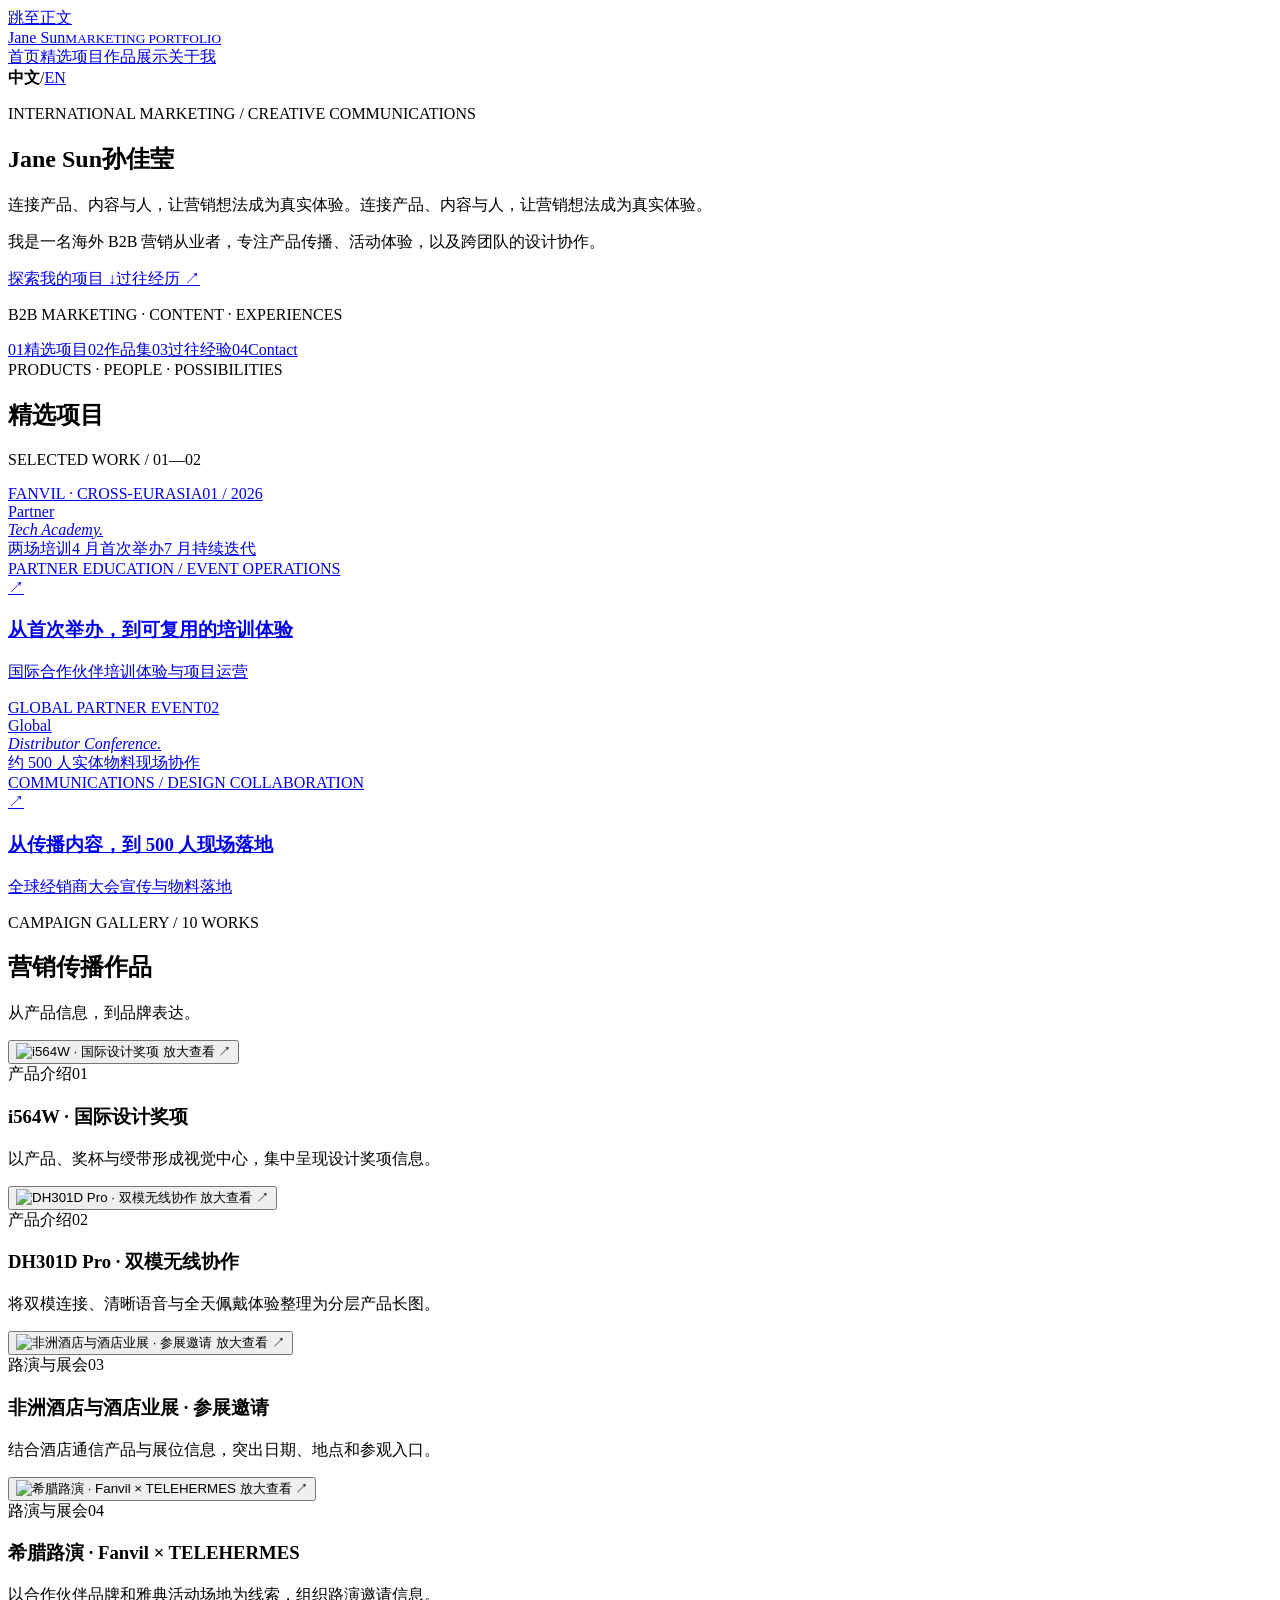
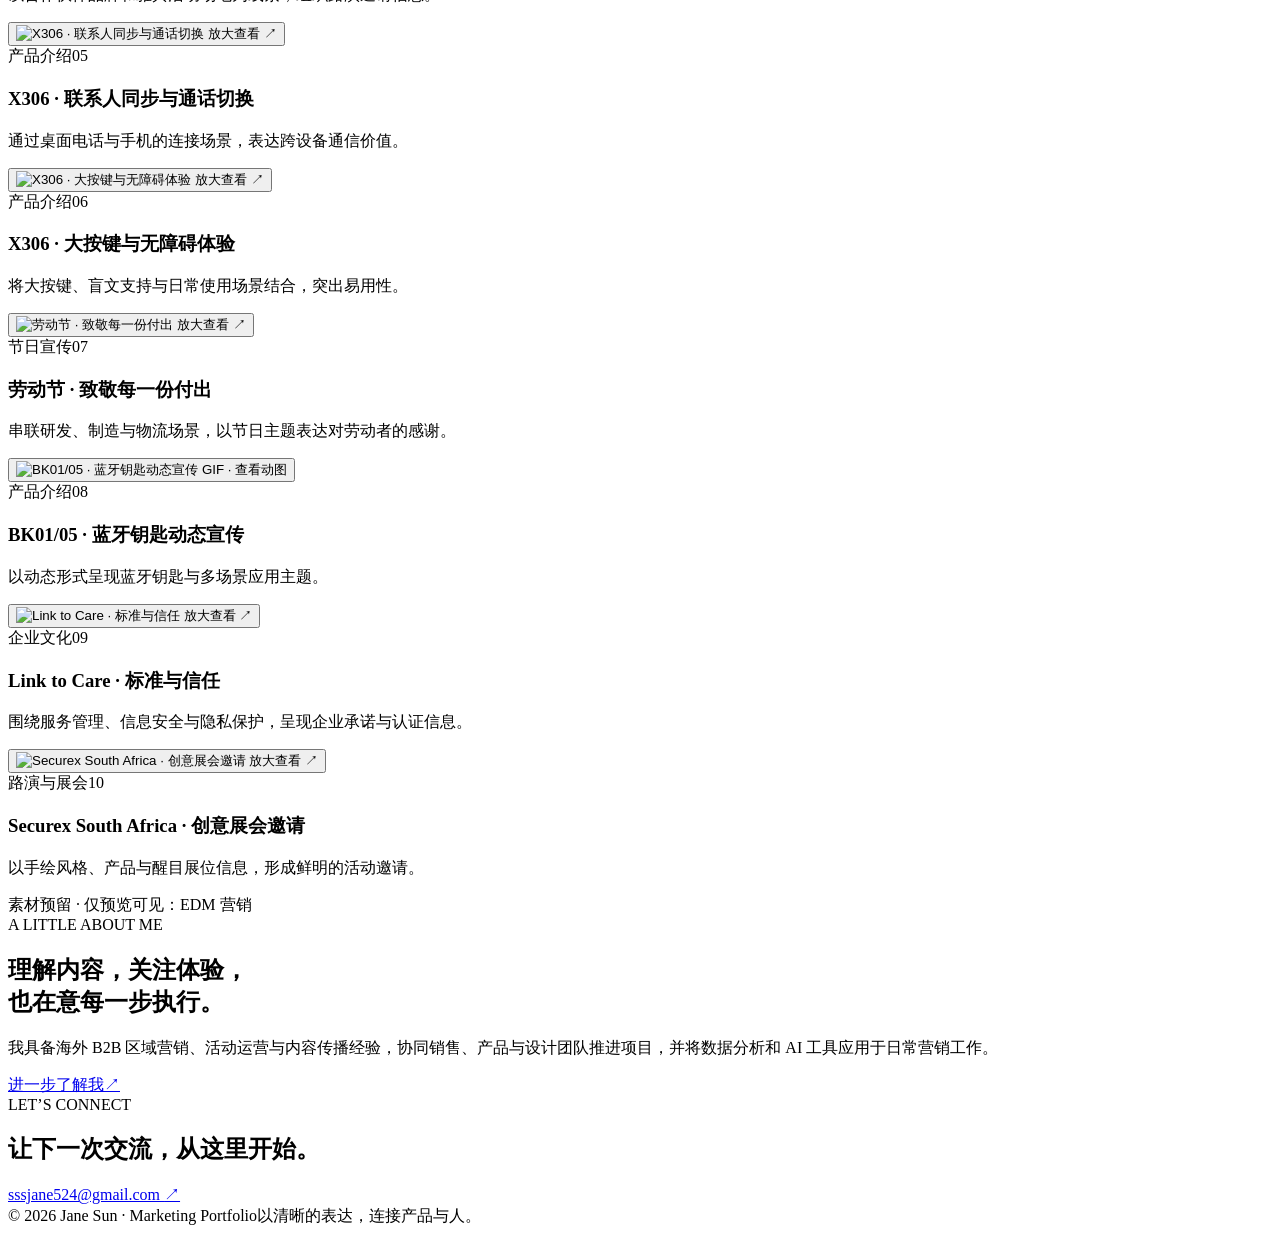
==== index.html @ 0fbc8ccc "Publish bilingual marketing portfolio" ====
<!doctype html><html lang="zh-CN"><head><meta charset="utf-8"><meta name="viewport" content="width=device-width,initial-scale=1"><title>Marketing Portfolio · 孙佳莹</title><meta name="description" content="孙佳莹的营销作品集：B2B 国际营销、活动项目与内容传播。"><link rel="alternate" hreflang="zh-CN" href="./zh/"><link rel="alternate" hreflang="en" href="./en/"><link rel="icon" href="data:image/svg+xml,%3Csvg xmlns='http://www.w3.org/2000/svg' viewBox='0 0 40 40'%3E%3Crect width='40' height='40' rx='6' fill='%23526f88'/%3E%3Ctext x='20' y='28' text-anchor='middle' font-family='Georgia' font-size='27' fill='%23f7f7f2'%3EJ%3C/text%3E%3C/svg%3E"><link rel="stylesheet" href="./assets/style.css"><link rel="stylesheet" href="./assets/gallery.css"><link rel="stylesheet" href="./assets/intro.css"><script src="./assets/intro.js" defer></script><script src="./assets/site.js" defer></script></head><body><a class="skip" href="#main">跳至正文</a><header class="header"><div class="wrap nav"><a class="brand" href="./zh/">Jane Sun<small>MARKETING PORTFOLIO</small></a><nav class="nav-links" aria-label="主导航"><a href="./zh/" aria-current="page">首页</a><a href="./zh/#projects">精选项目</a><a href="./zh/#posters">作品展示</a><a href="./zh/about/" >关于我</a><div class="language"><b>中文</b><span>/</span><a class="language-switch" href="./en/" lang="en" aria-label="Switch to English">EN</a></div></nav></div></header><main class="wrap" id="main"><section class="intro-scene intro-home" aria-label="自我介绍"><div class="intro-copy"><p class="intro-kicker">INTERNATIONAL MARKETING / CREATIVE COMMUNICATIONS</p><h1>Jane Sun<span>孙佳莹</span></h1><div class="type-intro"><span class="sr-only">连接产品、内容与人，让营销想法成为真实体验。</span><span class="typed-copy" aria-hidden="true" data-text="连接产品、内容与人，让营销想法成为真实体验。">连接产品、内容与人，让营销想法成为真实体验。</span><span class="type-caret" aria-hidden="true"></span></div><p class="intro-detail">我是一名海外 B2B 营销从业者，专注产品传播、活动体验，以及跨团队的设计协作。</p><div class="intro-cta"><a class="intro-primary" href="./zh/#projects">探索我的项目 <span aria-hidden="true">↓</span></a><a href="./zh/about/#career">过往经历 <span aria-hidden="true">↗</span></a></div><p class="intro-footnote">B2B MARKETING <span>·</span> CONTENT <span>·</span> EXPERIENCES</p></div><div class="orb-scene"><div class="orb-drift"><div class="orb-aura" aria-hidden="true"></div><div class="orb-core" aria-hidden="true"><i></i><b></b></div><div class="orb-path" aria-hidden="true"></div><nav class="orb-nav" aria-label="探索作品集"><a class="orb-link orb-north" href="./zh/#projects"><span class="orb-index">01</span>精选项目<span class="orb-dot" aria-hidden="true"></span></a><a class="orb-link orb-east" href="./zh/#posters"><span class="orb-index">02</span>作品集<span class="orb-dot" aria-hidden="true"></span></a><a class="orb-link orb-south" href="./zh/about/#career"><span class="orb-index">03</span>过往经验<span class="orb-dot" aria-hidden="true"></span></a><a class="orb-link orb-west" href="#contact"><span class="orb-index">04</span>Contact<span class="orb-dot" aria-hidden="true"></span></a></nav><span class="orb-signature" aria-hidden="true">PRODUCTS · PEOPLE · POSSIBILITIES</span></div></div></section><section class="section" id="projects"><div class="section-heading"><h2>精选项目</h2><p>SELECTED WORK / 01—02</p></div><div class="project-grid"><a class="project" href="./zh/academy/"><div class="project-cover"><div class="cover-top"><span>FANVIL · CROSS-EURASIA</span><span>01 / 2026</span></div><div class="cover-title">Partner<br><i>Tech Academy.</i></div><div class="cover-bottom"><span>两场培训</span><span>4 月首次举办</span><span>7 月持续迭代</span></div></div><div class="project-info"><div class="type">PARTNER EDUCATION / EVENT OPERATIONS</div><span class="arrow" aria-hidden="true">↗</span><h3>从首次举办，到可复用的培训体验</h3><p>国际合作伙伴培训体验与项目运营</p></div></a><a class="project" href="./zh/conference/"><div class="project-cover"><div class="cover-top"><span>GLOBAL PARTNER EVENT</span><span>02</span></div><div class="cover-title">Global<br><i>Distributor Conference.</i></div><div class="cover-bottom"><span>约 500 人</span><span>实体物料</span><span>现场协作</span></div></div><div class="project-info"><div class="type">COMMUNICATIONS / DESIGN COLLABORATION</div><span class="arrow" aria-hidden="true">↗</span><h3>从传播内容，到 500 人现场落地</h3><p>全球经销商大会宣传与物料落地</p></div></a></div></section><section class="section poster-section" id="posters" aria-labelledby="posters-heading">
 <div class="section-heading"><div><div class="eyebrow">CAMPAIGN GALLERY / 10 WORKS</div><h2 id="posters-heading">营销传播作品</h2></div><p>从产品信息，到品牌表达。</p></div>
 <div class="poster-filters" role="group" aria-label="按作品类型筛选" hidden>
 <button type="button" data-category="all" aria-pressed="true">全部作品<span>10</span></button>
 <button type="button" data-category="product" aria-pressed="false">产品介绍<span>5</span></button><button type="button" data-category="events" aria-pressed="false">路演与展会<span>3</span></button><button type="button" data-category="holiday" aria-pressed="false">节日宣传<span>1</span></button><button type="button" data-category="culture" aria-pressed="false">企业文化<span>1</span></button></div>
 <p class="sr-only poster-status" role="status" aria-live="polite"></p>
 <div class="poster-grid">
 <article class="poster-card" data-category="product">
 <button type="button" class="zoom poster-image" aria-label="放大查看：i564W · 国际设计奖项" data-full="./assets/posters/i564w-awards-full.webp" data-title="i564W · 国际设计奖项" data-caption="以产品、奖杯与绶带形成视觉中心，集中呈现设计奖项信息。" >
 <img src="./assets/posters/i564w-awards.webp" alt="i564W · 国际设计奖项" width="2048" height="1003" loading="lazy" decoding="async">
 <span class="poster-open" aria-hidden="true">放大查看 ↗</span></button>
 <div class="poster-meta"><span>产品介绍</span><span>01</span></div>
 <h3>i564W · 国际设计奖项</h3><p>以产品、奖杯与绶带形成视觉中心，集中呈现设计奖项信息。</p></article><article class="poster-card" data-category="product">
 <button type="button" class="zoom poster-image" aria-label="放大查看：DH301D Pro · 双模无线协作" data-full="./assets/posters/dh301d-pro-full.webp" data-title="DH301D Pro · 双模无线协作" data-caption="将双模连接、清晰语音与全天佩戴体验整理为分层产品长图。" >
 <img src="./assets/posters/dh301d-pro.webp" alt="DH301D Pro · 双模无线协作" width="1280" height="2104" loading="lazy" decoding="async">
 <span class="poster-open" aria-hidden="true">放大查看 ↗</span></button>
 <div class="poster-meta"><span>产品介绍</span><span>02</span></div>
 <h3>DH301D Pro · 双模无线协作</h3><p>将双模连接、清晰语音与全天佩戴体验整理为分层产品长图。</p></article><article class="poster-card" data-category="events">
 <button type="button" class="zoom poster-image" aria-label="放大查看：非洲酒店与酒店业展 · 参展邀请" data-full="./assets/posters/hospitality-expo-full.webp" data-title="非洲酒店与酒店业展 · 参展邀请" data-caption="结合酒店通信产品与展位信息，突出日期、地点和参观入口。" >
 <img src="./assets/posters/hospitality-expo.webp" alt="非洲酒店与酒店业展 · 参展邀请" width="1280" height="1720" loading="lazy" decoding="async">
 <span class="poster-open" aria-hidden="true">放大查看 ↗</span></button>
 <div class="poster-meta"><span>路演与展会</span><span>03</span></div>
 <h3>非洲酒店与酒店业展 · 参展邀请</h3><p>结合酒店通信产品与展位信息，突出日期、地点和参观入口。</p></article><article class="poster-card" data-category="events">
 <button type="button" class="zoom poster-image" aria-label="放大查看：希腊路演 · Fanvil × TELEHERMES" data-full="./assets/posters/greece-roadshow-full.webp" data-title="希腊路演 · Fanvil × TELEHERMES" data-caption="以合作伙伴品牌和雅典活动场地为线索，组织路演邀请信息。" >
 <img src="./assets/posters/greece-roadshow.webp" alt="希腊路演 · Fanvil × TELEHERMES" width="1055" height="1491" loading="lazy" decoding="async">
 <span class="poster-open" aria-hidden="true">放大查看 ↗</span></button>
 <div class="poster-meta"><span>路演与展会</span><span>04</span></div>
 <h3>希腊路演 · Fanvil × TELEHERMES</h3><p>以合作伙伴品牌和雅典活动场地为线索，组织路演邀请信息。</p></article><article class="poster-card" data-category="product">
 <button type="button" class="zoom poster-image" aria-label="放大查看：X306 · 联系人同步与通话切换" data-full="./assets/posters/x306-connectivity-full.webp" data-title="X306 · 联系人同步与通话切换" data-caption="通过桌面电话与手机的连接场景，表达跨设备通信价值。" >
 <img src="./assets/posters/x306-connectivity.webp" alt="X306 · 联系人同步与通话切换" width="1080" height="1486" loading="lazy" decoding="async">
 <span class="poster-open" aria-hidden="true">放大查看 ↗</span></button>
 <div class="poster-meta"><span>产品介绍</span><span>05</span></div>
 <h3>X306 · 联系人同步与通话切换</h3><p>通过桌面电话与手机的连接场景，表达跨设备通信价值。</p></article><article class="poster-card" data-category="product">
 <button type="button" class="zoom poster-image" aria-label="放大查看：X306 · 大按键与无障碍体验" data-full="./assets/posters/x306-accessibility-full.webp" data-title="X306 · 大按键与无障碍体验" data-caption="将大按键、盲文支持与日常使用场景结合，突出易用性。" >
 <img src="./assets/posters/x306-accessibility.webp" alt="X306 · 大按键与无障碍体验" width="1080" height="1486" loading="lazy" decoding="async">
 <span class="poster-open" aria-hidden="true">放大查看 ↗</span></button>
 <div class="poster-meta"><span>产品介绍</span><span>06</span></div>
 <h3>X306 · 大按键与无障碍体验</h3><p>将大按键、盲文支持与日常使用场景结合，突出易用性。</p></article><article class="poster-card" data-category="holiday">
 <button type="button" class="zoom poster-image" aria-label="放大查看：劳动节 · 致敬每一份付出" data-full="./assets/posters/labor-day-full.webp" data-title="劳动节 · 致敬每一份付出" data-caption="串联研发、制造与物流场景，以节日主题表达对劳动者的感谢。" >
 <img src="./assets/posters/labor-day.webp" alt="劳动节 · 致敬每一份付出" width="1448" height="1086" loading="lazy" decoding="async">
 <span class="poster-open" aria-hidden="true">放大查看 ↗</span></button>
 <div class="poster-meta"><span>节日宣传</span><span>07</span></div>
 <h3>劳动节 · 致敬每一份付出</h3><p>串联研发、制造与物流场景，以节日主题表达对劳动者的感谢。</p></article><article class="poster-card" data-category="product">
 <button type="button" class="zoom poster-image" aria-label="放大查看：BK01/05 · 蓝牙钥匙动态宣传" data-full="./assets/posters/bk01-bk05-full.webp" data-title="BK01/05 · 蓝牙钥匙动态宣传" data-caption="以动态形式呈现蓝牙钥匙与多场景应用主题。" data-animation="./assets/posters/bk01-bk05.gif">
 <img src="./assets/posters/bk01-bk05.webp" alt="BK01/05 · 蓝牙钥匙动态宣传" width="1920" height="1080" loading="lazy" decoding="async">
 <span class="poster-open" aria-hidden="true">GIF · 查看动图</span></button>
 <div class="poster-meta"><span>产品介绍</span><span>08</span></div>
 <h3>BK01/05 · 蓝牙钥匙动态宣传</h3><p>以动态形式呈现蓝牙钥匙与多场景应用主题。</p></article><article class="poster-card" data-category="culture">
 <button type="button" class="zoom poster-image" aria-label="放大查看：Link to Care · 标准与信任" data-full="./assets/posters/standards-trust-full.webp" data-title="Link to Care · 标准与信任" data-caption="围绕服务管理、信息安全与隐私保护，呈现企业承诺与认证信息。" >
 <img src="./assets/posters/standards-trust.webp" alt="Link to Care · 标准与信任" width="1544" height="1926" loading="lazy" decoding="async">
 <span class="poster-open" aria-hidden="true">放大查看 ↗</span></button>
 <div class="poster-meta"><span>企业文化</span><span>09</span></div>
 <h3>Link to Care · 标准与信任</h3><p>围绕服务管理、信息安全与隐私保护，呈现企业承诺与认证信息。</p></article><article class="poster-card" data-category="events">
 <button type="button" class="zoom poster-image" aria-label="放大查看：Securex South Africa · 创意展会邀请" data-full="./assets/posters/securex-full.webp" data-title="Securex South Africa · 创意展会邀请" data-caption="以手绘风格、产品与醒目展位信息，形成鲜明的活动邀请。" >
 <img src="./assets/posters/securex.webp" alt="Securex South Africa · 创意展会邀请" width="800" height="1066" loading="lazy" decoding="async">
 <span class="poster-open" aria-hidden="true">放大查看 ↗</span></button>
 <div class="poster-meta"><span>路演与展会</span><span>10</span></div>
 <h3>Securex South Africa · 创意展会邀请</h3><p>以手绘风格、产品与醒目展位信息，形成鲜明的活动邀请。</p></article></div>
 </section><aside class="preview-note">素材预留 · 仅预览可见：EDM 营销</aside><section class="section about-teaser"><div><div class="eyebrow">A LITTLE ABOUT ME</div><h2>理解内容，关注体验，<br>也在意每一步执行。</h2></div><div><p>我具备海外 B2B 区域营销、活动运营与内容传播经验，协同销售、产品与设计团队推进项目，并将数据分析和 AI 工具应用于日常营销工作。</p><a class="text-link" href="./zh/about/">进一步了解我<span aria-hidden="true">↗</span></a></div></section><section class="section intro-contact" id="contact"><div><div class="eyebrow">LET’S CONNECT</div><h2>让下一次交流，从这里开始。</h2></div><a href="mailto:sssjane524@gmail.com">sssjane524@gmail.com <span aria-hidden="true">↗</span></a></section></main><footer class="footer"><div class="wrap"><span>© 2026 Jane Sun · Marketing Portfolio</span><span>以清晰的表达，连接产品与人。</span></div></footer><dialog id="lightbox" aria-labelledby="viewer-title">
 <div class="viewer-header"><div><span class="eyebrow">作品预览</span><h2 id="viewer-title"></h2></div><button type="button" class="viewer-close" aria-label="关闭图片">✕</button></div>
 <div class="viewer-stage"><img alt=""></div>
 <div class="viewer-toolbar"><div class="viewer-paging"><button type="button" class="viewer-prev" aria-label="上一张作品">←</button><span class="viewer-count" aria-live="polite"></span><button type="button" class="viewer-next" aria-label="下一张作品">→</button></div><div class="viewer-actions"><button type="button" class="viewer-detail" aria-pressed="false">查看细节</button><button type="button" class="viewer-motion" hidden>播放动图</button></div></div>
 <p class="viewer-caption"></p></dialog></body></html>
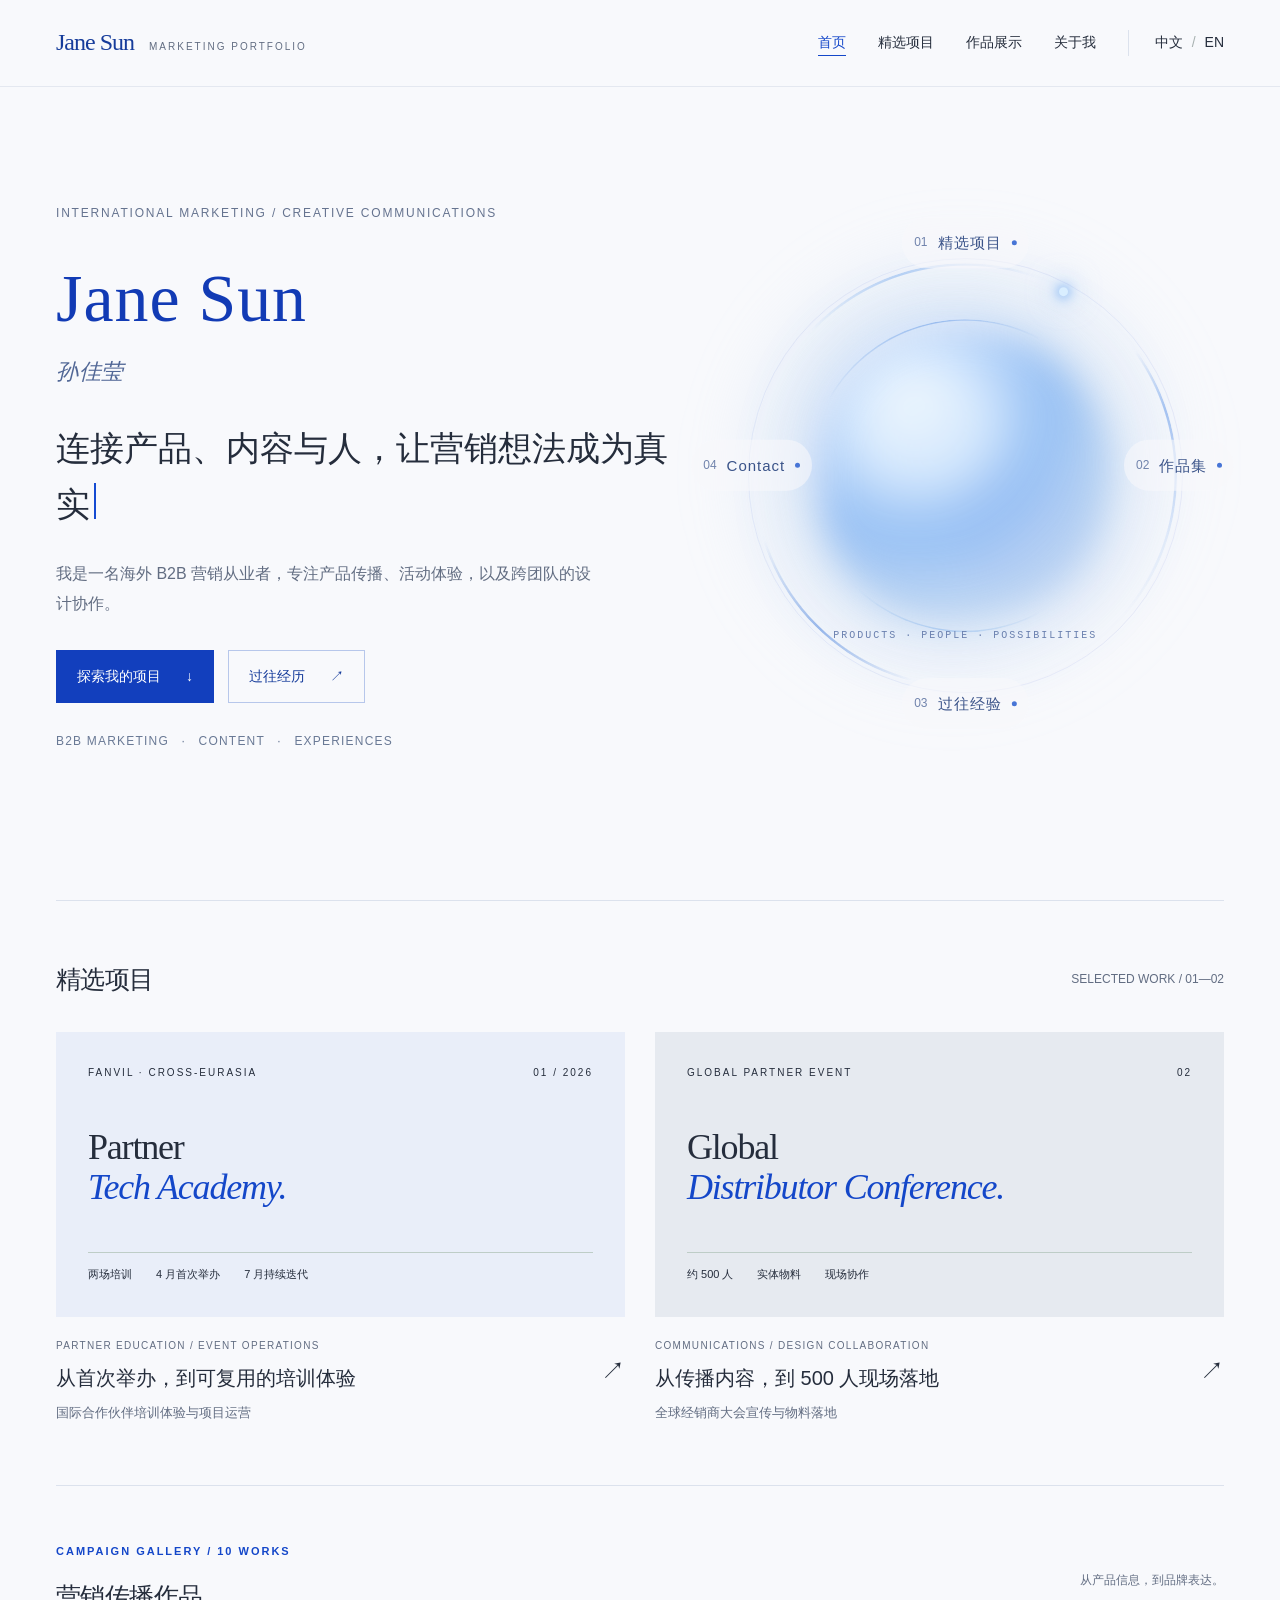
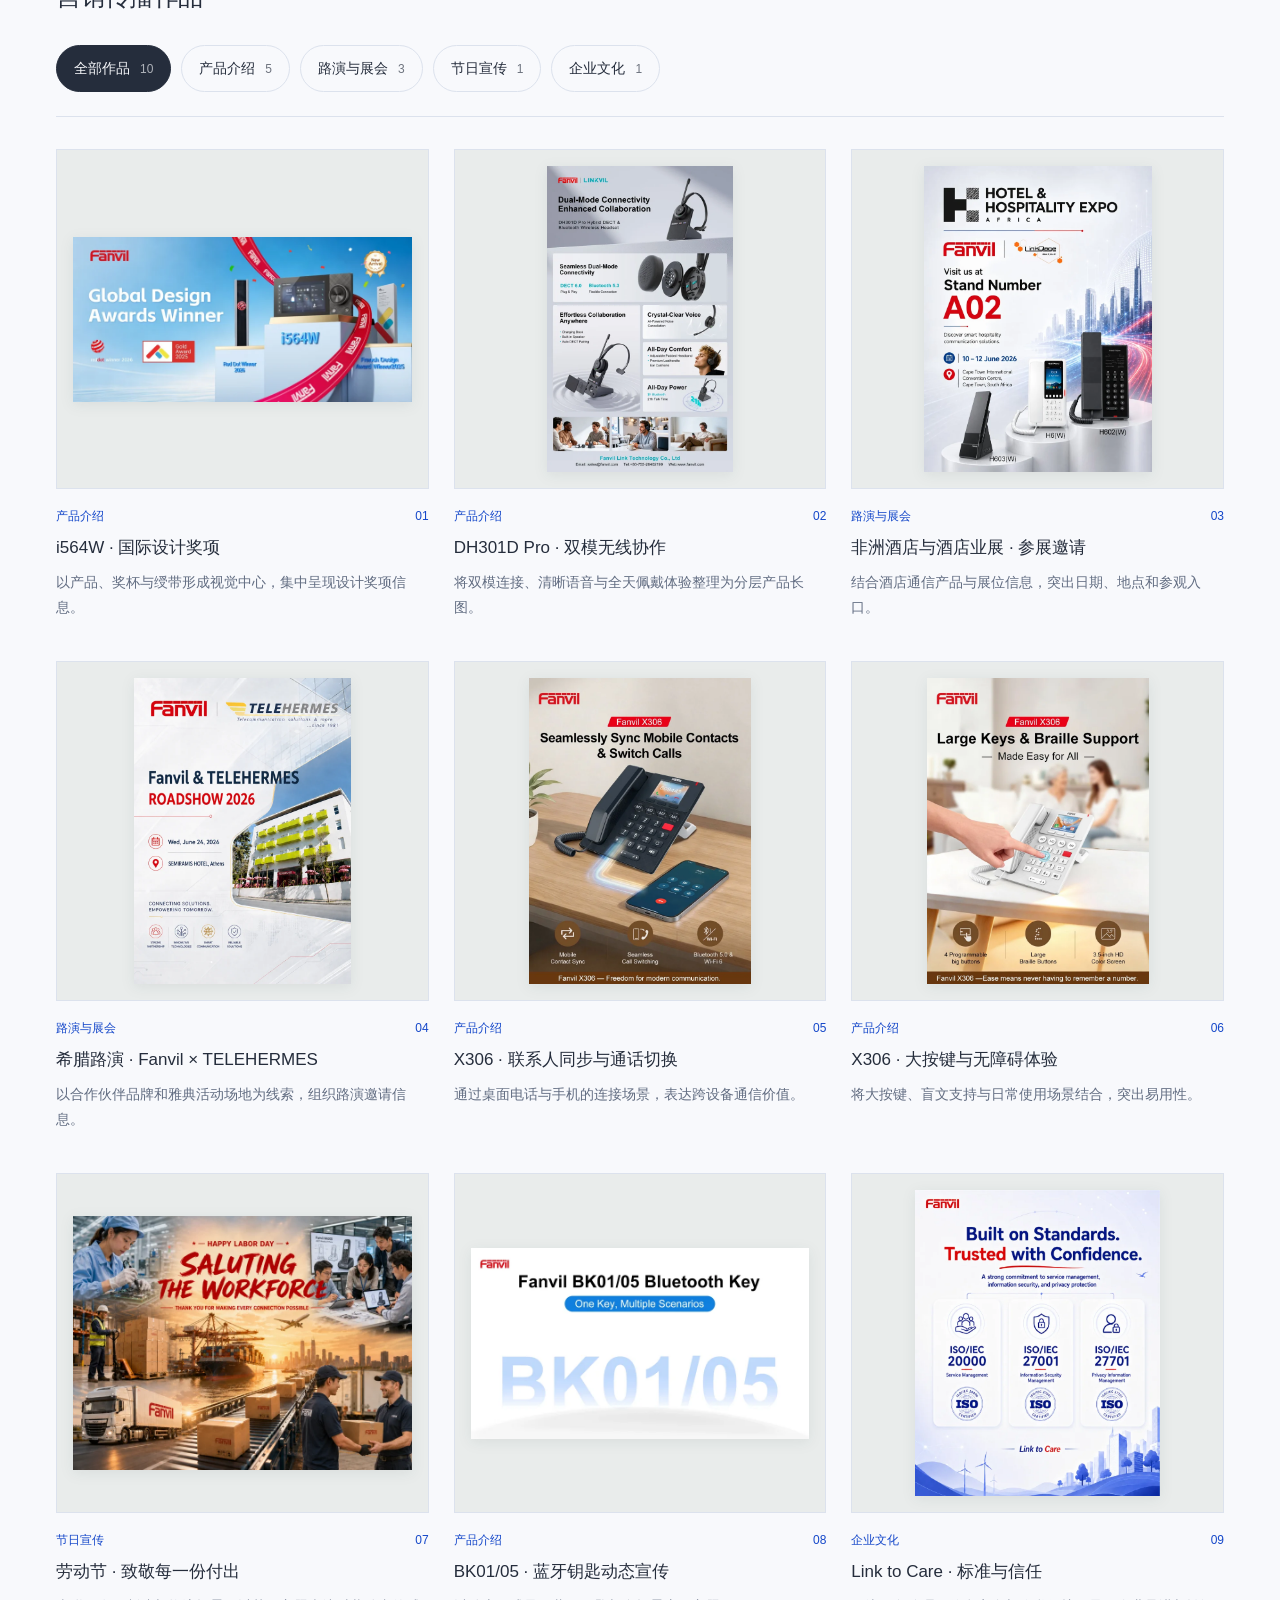
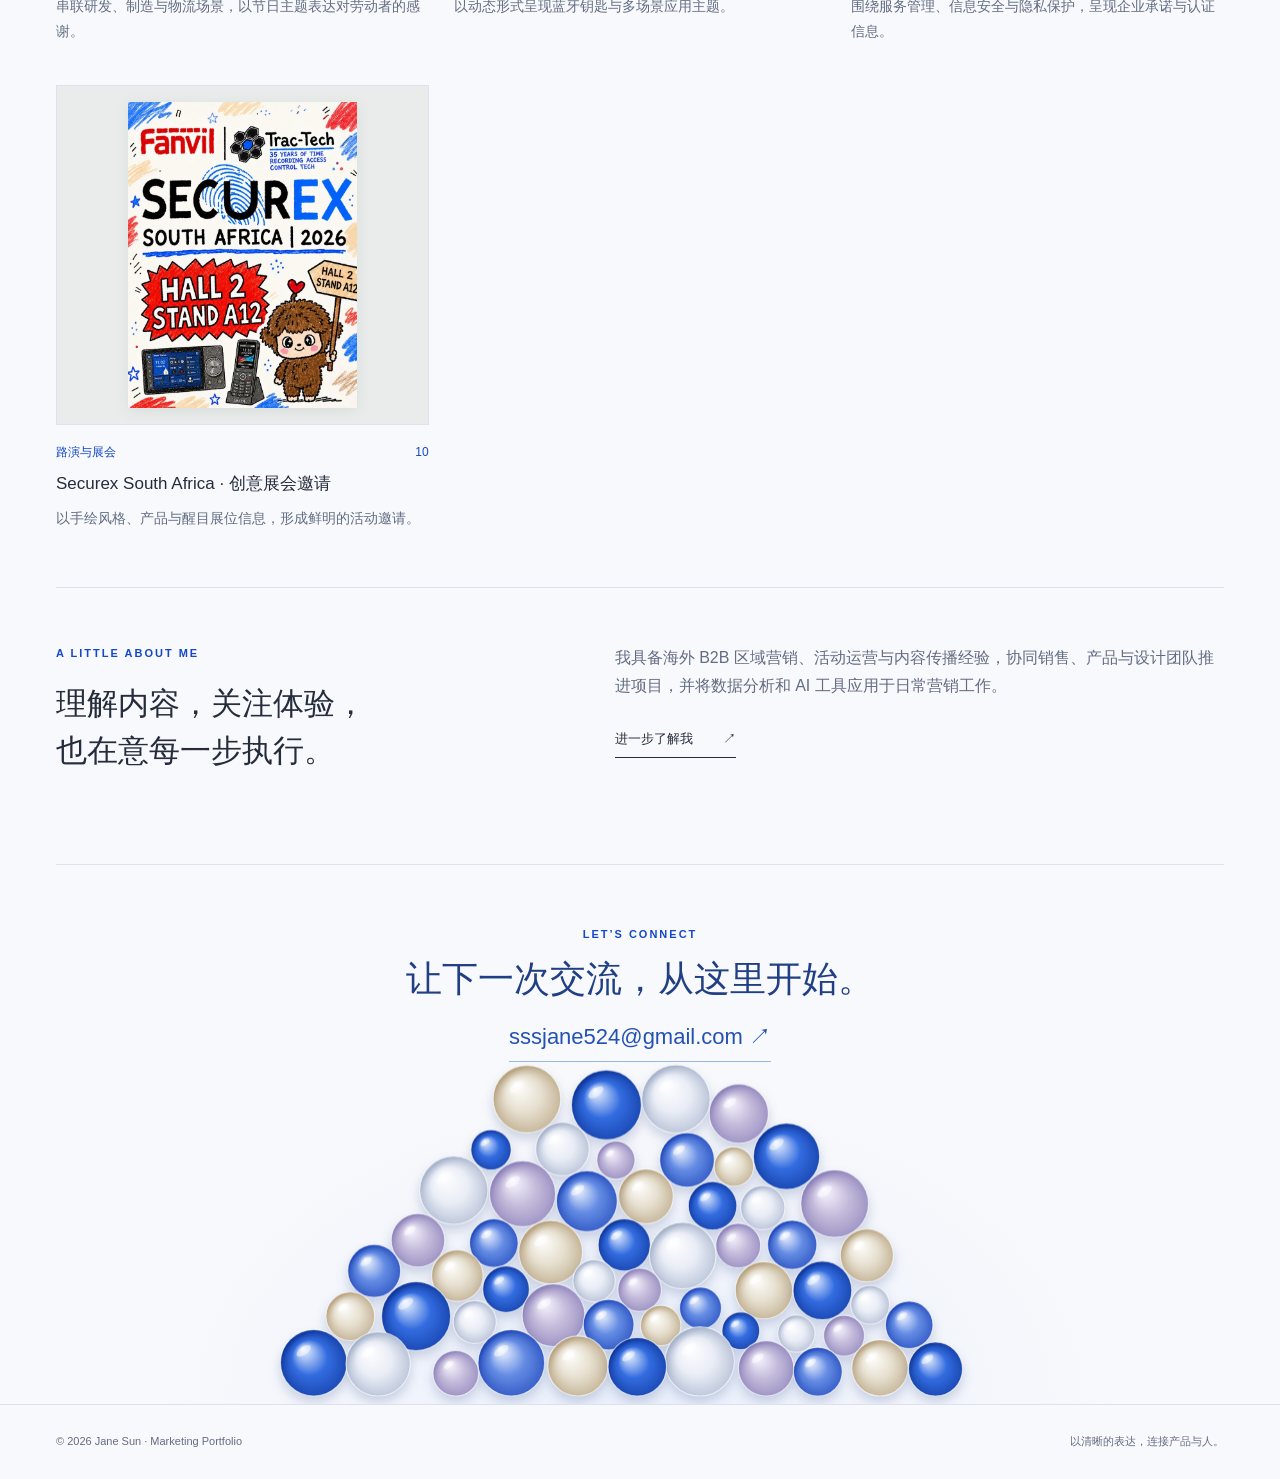
==== commit 7cb36869: "Add interactive portfolio effects" ====
--- a/index.html
+++ b/index.html
@@ -1,4 +1,4 @@
-<!doctype html><html lang="zh-CN"><head><meta charset="utf-8"><meta name="viewport" content="width=device-width,initial-scale=1"><title>Marketing Portfolio · 孙佳莹</title><meta name="description" content="孙佳莹的营销作品集：B2B 国际营销、活动项目与内容传播。"><link rel="alternate" hreflang="zh-CN" href="./zh/"><link rel="alternate" hreflang="en" href="./en/"><link rel="icon" href="data:image/svg+xml,%3Csvg xmlns='http://www.w3.org/2000/svg' viewBox='0 0 40 40'%3E%3Crect width='40' height='40' rx='6' fill='%23526f88'/%3E%3Ctext x='20' y='28' text-anchor='middle' font-family='Georgia' font-size='27' fill='%23f7f7f2'%3EJ%3C/text%3E%3C/svg%3E"><link rel="stylesheet" href="./assets/style.css"><link rel="stylesheet" href="./assets/gallery.css"><link rel="stylesheet" href="./assets/intro.css"><script src="./assets/intro.js" defer></script><script src="./assets/site.js" defer></script></head><body><a class="skip" href="#main">跳至正文</a><header class="header"><div class="wrap nav"><a class="brand" href="./zh/">Jane Sun<small>MARKETING PORTFOLIO</small></a><nav class="nav-links" aria-label="主导航"><a href="./zh/" aria-current="page">首页</a><a href="./zh/#projects">精选项目</a><a href="./zh/#posters">作品展示</a><a href="./zh/about/" >关于我</a><div class="language"><b>中文</b><span>/</span><a class="language-switch" href="./en/" lang="en" aria-label="Switch to English">EN</a></div></nav></div></header><main class="wrap" id="main"><section class="intro-scene intro-home" aria-label="自我介绍"><div class="intro-copy"><p class="intro-kicker">INTERNATIONAL MARKETING / CREATIVE COMMUNICATIONS</p><h1>Jane Sun<span>孙佳莹</span></h1><div class="type-intro"><span class="sr-only">连接产品、内容与人，让营销想法成为真实体验。</span><span class="typed-copy" aria-hidden="true" data-text="连接产品、内容与人，让营销想法成为真实体验。">连接产品、内容与人，让营销想法成为真实体验。</span><span class="type-caret" aria-hidden="true"></span></div><p class="intro-detail">我是一名海外 B2B 营销从业者，专注产品传播、活动体验，以及跨团队的设计协作。</p><div class="intro-cta"><a class="intro-primary" href="./zh/#projects">探索我的项目 <span aria-hidden="true">↓</span></a><a href="./zh/about/#career">过往经历 <span aria-hidden="true">↗</span></a></div><p class="intro-footnote">B2B MARKETING <span>·</span> CONTENT <span>·</span> EXPERIENCES</p></div><div class="orb-scene"><div class="orb-drift"><div class="orb-aura" aria-hidden="true"></div><div class="orb-core" aria-hidden="true"><i></i><b></b></div><div class="orb-path" aria-hidden="true"></div><nav class="orb-nav" aria-label="探索作品集"><a class="orb-link orb-north" href="./zh/#projects"><span class="orb-index">01</span>精选项目<span class="orb-dot" aria-hidden="true"></span></a><a class="orb-link orb-east" href="./zh/#posters"><span class="orb-index">02</span>作品集<span class="orb-dot" aria-hidden="true"></span></a><a class="orb-link orb-south" href="./zh/about/#career"><span class="orb-index">03</span>过往经验<span class="orb-dot" aria-hidden="true"></span></a><a class="orb-link orb-west" href="#contact"><span class="orb-index">04</span>Contact<span class="orb-dot" aria-hidden="true"></span></a></nav><span class="orb-signature" aria-hidden="true">PRODUCTS · PEOPLE · POSSIBILITIES</span></div></div></section><section class="section" id="projects"><div class="section-heading"><h2>精选项目</h2><p>SELECTED WORK / 01—02</p></div><div class="project-grid"><a class="project" href="./zh/academy/"><div class="project-cover"><div class="cover-top"><span>FANVIL · CROSS-EURASIA</span><span>01 / 2026</span></div><div class="cover-title">Partner<br><i>Tech Academy.</i></div><div class="cover-bottom"><span>两场培训</span><span>4 月首次举办</span><span>7 月持续迭代</span></div></div><div class="project-info"><div class="type">PARTNER EDUCATION / EVENT OPERATIONS</div><span class="arrow" aria-hidden="true">↗</span><h3>从首次举办，到可复用的培训体验</h3><p>国际合作伙伴培训体验与项目运营</p></div></a><a class="project" href="./zh/conference/"><div class="project-cover"><div class="cover-top"><span>GLOBAL PARTNER EVENT</span><span>02</span></div><div class="cover-title">Global<br><i>Distributor Conference.</i></div><div class="cover-bottom"><span>约 500 人</span><span>实体物料</span><span>现场协作</span></div></div><div class="project-info"><div class="type">COMMUNICATIONS / DESIGN COLLABORATION</div><span class="arrow" aria-hidden="true">↗</span><h3>从传播内容，到 500 人现场落地</h3><p>全球经销商大会宣传与物料落地</p></div></a></div></section><section class="section poster-section" id="posters" aria-labelledby="posters-heading">
+<!doctype html><html lang="zh-CN"><head><meta charset="utf-8"><meta name="viewport" content="width=device-width,initial-scale=1"><title>Marketing Portfolio · 孙佳莹</title><meta name="description" content="孙佳莹的营销作品集：B2B 国际营销、活动项目与内容传播。"><link rel="alternate" hreflang="zh-CN" href="./zh/"><link rel="alternate" hreflang="en" href="./en/"><link rel="icon" href="data:image/svg+xml,%3Csvg xmlns='http://www.w3.org/2000/svg' viewBox='0 0 40 40'%3E%3Crect width='40' height='40' rx='6' fill='%23526f88'/%3E%3Ctext x='20' y='28' text-anchor='middle' font-family='Georgia' font-size='27' fill='%23f7f7f2'%3EJ%3C/text%3E%3C/svg%3E"><link rel="stylesheet" href="./assets/style.css"><link rel="stylesheet" href="./assets/gallery.css"><link rel="stylesheet" href="./assets/intro.css"><link rel="stylesheet" href="./assets/effects.css"><script src="./assets/intro.js" defer></script><script src="./assets/site.js" defer></script><script src="./assets/effects.js" defer></script></head><body><a class="skip" href="#main">跳至正文</a><header class="header"><div class="wrap nav"><a class="brand" href="./zh/">Jane Sun<small>MARKETING PORTFOLIO</small></a><nav class="nav-links" aria-label="主导航"><a href="./zh/" aria-current="page">首页</a><a href="./zh/#projects">精选项目</a><a href="./zh/#posters">作品展示</a><a href="./zh/about/" >关于我</a><div class="language"><b>中文</b><span>/</span><a class="language-switch" href="./en/" lang="en" aria-label="Switch to English">EN</a></div></nav></div></header><main class="wrap" id="main"><section class="intro-scene intro-home" aria-label="自我介绍"><div class="intro-copy"><p class="intro-kicker">INTERNATIONAL MARKETING / CREATIVE COMMUNICATIONS</p><h1>Jane Sun<span>孙佳莹</span></h1><div class="type-intro"><span class="sr-only">连接产品、内容与人，让营销想法成为真实体验。</span><span class="typed-copy" aria-hidden="true" data-text="连接产品、内容与人，让营销想法成为真实体验。">连接产品、内容与人，让营销想法成为真实体验。</span><span class="type-caret" aria-hidden="true"></span></div><p class="intro-detail">我是一名海外 B2B 营销从业者，专注产品传播、活动体验，以及跨团队的设计协作。</p><div class="intro-cta"><a class="intro-primary" href="./zh/#projects">探索我的项目 <span aria-hidden="true">↓</span></a><a href="./zh/about/#career">过往经历 <span aria-hidden="true">↗</span></a></div><p class="intro-footnote">B2B MARKETING <span>·</span> CONTENT <span>·</span> EXPERIENCES</p></div><div class="orb-scene"><div class="orb-drift"><div class="orb-aura" aria-hidden="true"></div><div class="orb-core" aria-hidden="true"><i></i><b></b></div><div class="orb-rotation" aria-hidden="true"><span class="orb-rotation-inner"></span><span class="orb-rotation-glint"></span></div><div class="orb-path" aria-hidden="true"></div><nav class="orb-nav" aria-label="探索作品集"><a class="orb-link orb-north" href="./zh/#projects"><span class="orb-index">01</span>精选项目<span class="orb-dot" aria-hidden="true"></span></a><a class="orb-link orb-east" href="./zh/#posters"><span class="orb-index">02</span>作品集<span class="orb-dot" aria-hidden="true"></span></a><a class="orb-link orb-south" href="./zh/about/#career"><span class="orb-index">03</span>过往经验<span class="orb-dot" aria-hidden="true"></span></a><a class="orb-link orb-west" href="#contact"><span class="orb-index">04</span>Contact<span class="orb-dot" aria-hidden="true"></span></a></nav><span class="orb-signature" aria-hidden="true">PRODUCTS · PEOPLE · POSSIBILITIES</span></div></div></section><section class="section" id="projects"><div class="section-heading"><h2>精选项目</h2><p>SELECTED WORK / 01—02</p></div><div class="project-grid"><a class="project" href="./zh/academy/"><div class="project-cover"><div class="cover-top"><span>FANVIL · CROSS-EURASIA</span><span>01 / 2026</span></div><div class="cover-title">Partner<br><i>Tech Academy.</i></div><div class="cover-bottom"><span>两场培训</span><span>4 月首次举办</span><span>7 月持续迭代</span></div></div><div class="project-info"><div class="type">PARTNER EDUCATION / EVENT OPERATIONS</div><span class="arrow" aria-hidden="true">↗</span><h3>从首次举办，到可复用的培训体验</h3><p>国际合作伙伴培训体验与项目运营</p></div></a><a class="project" href="./zh/conference/"><div class="project-cover"><div class="cover-top"><span>GLOBAL PARTNER EVENT</span><span>02</span></div><div class="cover-title">Global<br><i>Distributor Conference.</i></div><div class="cover-bottom"><span>约 500 人</span><span>实体物料</span><span>现场协作</span></div></div><div class="project-info"><div class="type">COMMUNICATIONS / DESIGN COLLABORATION</div><span class="arrow" aria-hidden="true">↗</span><h3>从传播内容，到 500 人现场落地</h3><p>全球经销商大会宣传与物料落地</p></div></a></div></section><section class="section poster-section" id="posters" aria-labelledby="posters-heading">
  <div class="section-heading"><div><div class="eyebrow">CAMPAIGN GALLERY / 10 WORKS</div><h2 id="posters-heading">营销传播作品</h2></div><p>从产品信息，到品牌表达。</p></div>
  <div class="poster-filters" role="group" aria-label="按作品类型筛选" hidden>
  <button type="button" data-category="all" aria-pressed="true">全部作品<span>10</span></button>
@@ -56,7 +56,7 @@
  <span class="poster-open" aria-hidden="true">放大查看 ↗</span></button>
  <div class="poster-meta"><span>路演与展会</span><span>10</span></div>
  <h3>Securex South Africa · 创意展会邀请</h3><p>以手绘风格、产品与醒目展位信息，形成鲜明的活动邀请。</p></article></div>
- </section><aside class="preview-note">素材预留 · 仅预览可见：EDM 营销</aside><section class="section about-teaser"><div><div class="eyebrow">A LITTLE ABOUT ME</div><h2>理解内容，关注体验，<br>也在意每一步执行。</h2></div><div><p>我具备海外 B2B 区域营销、活动运营与内容传播经验，协同销售、产品与设计团队推进项目，并将数据分析和 AI 工具应用于日常营销工作。</p><a class="text-link" href="./zh/about/">进一步了解我<span aria-hidden="true">↗</span></a></div></section><section class="section intro-contact" id="contact"><div><div class="eyebrow">LET’S CONNECT</div><h2>让下一次交流，从这里开始。</h2></div><a href="mailto:sssjane524@gmail.com">sssjane524@gmail.com <span aria-hidden="true">↗</span></a></section></main><footer class="footer"><div class="wrap"><span>© 2026 Jane Sun · Marketing Portfolio</span><span>以清晰的表达，连接产品与人。</span></div></footer><dialog id="lightbox" aria-labelledby="viewer-title">
+ </section><aside class="preview-note">素材预留 · 仅预览可见：EDM 营销</aside><section class="section about-teaser"><div><div class="eyebrow">A LITTLE ABOUT ME</div><h2>理解内容，关注体验，<br>也在意每一步执行。</h2></div><div><p>我具备海外 B2B 区域营销、活动运营与内容传播经验，协同销售、产品与设计团队推进项目，并将数据分析和 AI 工具应用于日常营销工作。</p><a class="text-link" href="./zh/about/">进一步了解我<span aria-hidden="true">↗</span></a></div></section><section class="section intro-contact contact-playground" id="contact"><canvas class="contact-balls" aria-hidden="true"></canvas><div class="contact-content"><div class="eyebrow">LET’S CONNECT</div><h2>让下一次交流，从这里开始。</h2><a href="mailto:sssjane524@gmail.com">sssjane524@gmail.com <span aria-hidden="true">↗</span></a></div></section></main><footer class="footer"><div class="wrap"><span>© 2026 Jane Sun · Marketing Portfolio</span><span>以清晰的表达，连接产品与人。</span></div></footer><dialog id="lightbox" aria-labelledby="viewer-title">
  <div class="viewer-header"><div><span class="eyebrow">作品预览</span><h2 id="viewer-title"></h2></div><button type="button" class="viewer-close" aria-label="关闭图片">✕</button></div>
  <div class="viewer-stage"><img alt=""></div>
  <div class="viewer-toolbar"><div class="viewer-paging"><button type="button" class="viewer-prev" aria-label="上一张作品">←</button><span class="viewer-count" aria-live="polite"></span><button type="button" class="viewer-next" aria-label="下一张作品">→</button></div><div class="viewer-actions"><button type="button" class="viewer-detail" aria-pressed="false">查看细节</button><button type="button" class="viewer-motion" hidden>播放动图</button></div></div>
--- a/assets/style.css
+++ b/assets/style.css
@@ -0,0 +1,3 @@
+:root{--paper:#f7f7f2;--ink:#273b3e;--muted:#697879;--accent:#526f88;--line:#d8deda;--panel:#e7edea;--white:#fff;--serif:Georgia,'Times New Roman',serif}*{box-sizing:border-box}html{scroll-behavior:smooth;scroll-padding-top:105px}body{margin:0;background:var(--paper);color:var(--ink);font-family:Arial,'Microsoft YaHei',sans-serif;font-size:15px;line-height:1.8}a{color:inherit;text-decoration:none}button{font:inherit}a,button{touch-action:manipulation}a:focus-visible,button:focus-visible{outline:2px solid var(--accent);outline-offset:6px}::selection{background:#d9e4ea}.wrap{max-width:1240px;margin:auto;padding:0 56px}.header{border-bottom:1px solid var(--line);position:sticky;top:0;background:rgba(247,247,242,.96);z-index:20}.nav{height:86px;display:flex;align-items:center;justify-content:space-between;gap:28px}.brand{font-family:var(--serif);font-size:24px;letter-spacing:-1px}.brand small{font-family:Arial,sans-serif;font-size:10px;letter-spacing:2px;margin-left:15px;color:var(--muted)}.nav-links{display:flex;align-items:center;gap:32px;font-size:13px}.nav-links a[aria-current=page]{color:var(--accent);border-bottom:1px solid}.language{border-left:1px solid var(--line);padding-left:26px;white-space:nowrap}.language b{font-weight:500}.language span{color:#a8b2b1;margin:0 9px}.eyebrow{font-size:11px;letter-spacing:2px;color:var(--accent);text-transform:uppercase;font-weight:600}.hero{padding:78px 0 67px}.hero-grid{display:grid;grid-template-columns:1.6fr 1fr;gap:70px;align-items:end}.hero h1{font-size:clamp(38px,4.8vw,64px);line-height:1.32;font-weight:500;letter-spacing:-2px;margin:24px 0}.hero h1 em{font-family:var(--serif);font-weight:400;color:var(--accent);font-style:italic}.intro{max-width:440px;color:var(--muted);font-size:16px}.intro p{margin:0 0 25px}.text-link{display:inline-flex;align-items:center;gap:30px;font-size:13px;border-bottom:1px solid var(--ink);padding-bottom:6px}.text-link:hover{color:var(--accent)}.hero-meta{display:flex;gap:25px;color:var(--muted);font-size:11px;letter-spacing:1px;margin-top:35px}.section{padding:56px 0;border-top:1px solid var(--line)}.section-heading{display:flex;justify-content:space-between;align-items:center;gap:24px;margin-bottom:30px}.section-heading h2{font-size:25px;font-weight:500;letter-spacing:-.6px;margin:0}.section-heading p{font-size:12px;color:var(--muted);margin:0}.project-grid{display:grid;grid-template-columns:1fr 1fr;gap:30px}.project{display:block}.project-cover{height:285px;padding:32px;background:var(--panel);position:relative;overflow:hidden;display:flex;flex-direction:column;justify-content:space-between;transition:background .25s}.project:hover .project-cover{background:#dce5e2}.cover-top{display:flex;justify-content:space-between;font-size:10px;letter-spacing:2px;text-transform:uppercase}.cover-title{font-family:var(--serif);font-size:36px;line-height:1.12;letter-spacing:-1.2px;max-width:400px}.cover-title i{font-weight:400;color:var(--accent)}.cover-bottom{display:flex;gap:24px;border-top:1px solid #becdc7;padding-top:12px;font-size:11px}.project:nth-child(2) .project-cover{background:#e6eaf0}.project:nth-child(2):hover .project-cover{background:#dce2ec}.project-info{padding:20px 0 5px}.project-info .type{color:var(--muted);font-size:10px;letter-spacing:1.3px}.project-info h3{font-size:20px;font-weight:500;margin:5px 0}.project-info p{color:var(--muted);margin:0;font-size:13px}.arrow{float:right;font-size:24px;line-height:1.3}.about-teaser{display:grid;grid-template-columns:1fr 1.3fr;gap:90px}.about-teaser h2{font-size:31px;font-weight:500;line-height:1.5;margin:18px 0}.about-teaser p{color:var(--muted);margin:0 0 23px}.footer{border-top:1px solid var(--line);padding:27px 0;color:var(--muted);font-size:11px}.footer .wrap{display:flex;justify-content:space-between;gap:20px}.page-hero{padding:56px 0 46px}.breadcrumb{font-size:12px;color:var(--muted);margin-bottom:34px}.page-hero h1{font-size:clamp(34px,4.6vw,58px);font-weight:500;line-height:1.25;letter-spacing:-1.8px;margin:17px 0 24px;max-width:900px}.lead{max-width:790px;font-size:17px;color:var(--muted)}.stats{display:grid;grid-template-columns:repeat(3,1fr);margin-top:40px;padding-top:24px;border-top:1px solid var(--line)}.stat strong{display:block;font-family:var(--serif);font-size:41px;font-weight:400;line-height:1.3}.stat span{font-size:12px;color:var(--muted)}.case-layout{display:grid;grid-template-columns:170px minmax(0,1fr);gap:60px;padding-bottom:70px}.toc{position:sticky;top:120px;align-self:start;padding:20px 0;font-size:12px;display:grid;gap:13px}.toc a{color:var(--muted)}.toc a:hover{color:var(--ink)}.case-section{padding:35px 0;border-top:1px solid var(--line)}.case-section h2{font-size:25px;font-weight:500;margin:0 0 22px}.case-section h3{font-size:16px;font-weight:500}.case-section p{color:var(--muted);max-width:770px}.chips{display:flex;flex-wrap:wrap;gap:8px;margin-top:20px}.chip{border:1px solid var(--line);padding:5px 12px;font-size:11px;border-radius:2px}.flow{counter-reset:step;display:grid;grid-template-columns:repeat(5,1fr);border:1px solid var(--line);margin:28px 0}.flow div{padding:20px 14px;border-right:1px solid var(--line);font-size:12px}.flow div:last-child{border:0}.flow div:before{counter-increment:step;content:'0' counter(step);display:block;color:var(--accent);font-family:var(--serif);font-size:25px;margin-bottom:16px}.note{font-size:12px!important;color:var(--muted)}.rows{display:grid}.row{display:grid;grid-template-columns:180px 1fr;gap:25px;border-bottom:1px solid var(--line);padding:24px 0}.row h3,.row p{margin:0}.row p{font-size:14px}.results{background:var(--panel);padding:26px;margin:26px 0}.results .stats{border:0;margin:0;padding:0}.next-project{border-top:1px solid var(--line);padding:30px 0;display:flex;justify-content:space-between;gap:24px;align-items:center}.next-project span{color:var(--muted);font-size:12px}.next-project strong{font-size:19px;font-weight:500}.about-header{display:grid;grid-template-columns:1fr 1fr;gap:80px}.name-en{font-family:var(--serif);font-style:italic;font-size:28px;color:var(--accent);margin-top:-8px}.timeline-item{padding:26px 0;border-bottom:1px solid var(--line);display:grid;grid-template-columns:140px 1fr;gap:28px}.timeline-item time{color:var(--muted);font-size:12px}.timeline-item h3{margin:0 0 4px;font-size:18px}.timeline-item .role{font-size:13px;color:var(--accent)}.timeline-item ul{padding-left:18px;color:var(--muted);font-size:14px}.skill-grid{display:grid;grid-template-columns:1fr 1fr;gap:0 35px}.skill{border-bottom:1px solid var(--line);padding:20px 0}.skill h3{margin:0 0 8px}.skill p{font-size:14px;margin:0}.preview-note{display:none;background:#fff4d9;padding:16px 20px;font-size:12px;color:#775a20;border:1px dashed #c5ae77;margin:20px 0}.preview-mode .preview-note{display:block}.skip{position:absolute;top:-100px;left:15px;background:var(--paper);padding:12px;z-index:100}.skip:focus{top:10px}.gallery{display:grid;grid-template-columns:1fr 1fr;gap:20px}.gallery figure{margin:0}.gallery button{border:0;padding:0;background:none;cursor:zoom-in;width:100%}.gallery img{display:block;width:100%;height:auto}.gallery figcaption{font-size:12px;color:var(--muted)}dialog{border:0;max-width:92vw;max-height:92vh;padding:45px 18px 18px;background:var(--paper)}dialog::backdrop{background:#142326cf}dialog img{max-width:85vw;max-height:75vh;object-fit:contain}dialog button{position:absolute;right:15px;top:8px;border:0;background:transparent;cursor:pointer}.empty-hidden{display:none}@media(max-width:800px){.wrap{padding:0 26px}.nav{height:74px}.brand small{display:none}.nav-links{gap:18px}.language{padding-left:15px}.hero{padding:50px 0}.hero-grid{grid-template-columns:1fr;gap:20px}.hero h1{font-size:44px}.intro{max-width:600px}.hero-meta{flex-wrap:wrap;gap:14px}.project-cover{padding:24px;height:260px}.cover-title{font-size:31px}.about-teaser{gap:35px}.case-layout{grid-template-columns:1fr;gap:0}.toc{position:static;display:flex;overflow-x:auto;white-space:nowrap;border-top:1px solid var(--line)}.flow{grid-template-columns:1fr}.flow div{border-right:0;border-bottom:1px solid var(--line);display:flex;align-items:center;gap:18px;padding:12px 18px}.flow div:before{margin:0}.about-header{grid-template-columns:1fr;gap:20px}.row{grid-template-columns:150px 1fr}}@media(max-width:540px){.wrap{padding:0 22px}.nav{gap:12px;flex-wrap:wrap;height:auto;padding-top:18px;padding-bottom:14px}.brand{font-size:23px}.nav-links{width:100%;justify-content:space-between;gap:12px;font-size:12px}.language{margin-left:auto}.hero h1{font-size:37px;letter-spacing:-1.5px}.hero{padding:42px 0}.hero-meta{font-size:10px;letter-spacing:0}.project-grid{grid-template-columns:1fr;gap:30px}.project-cover{height:280px}.section{padding:38px 0}.section-heading{align-items:start}.section-heading p{max-width:120px;text-align:right}.about-teaser{grid-template-columns:1fr;gap:20px}.about-teaser h2{font-size:27px}.footer .wrap{flex-direction:column;gap:5px}.page-hero{padding-top:32px}.page-hero h1{font-size:36px}.lead{font-size:15px}.stats{gap:15px}.stat strong{font-size:33px}.stat span{font-size:11px}.row,.timeline-item{grid-template-columns:1fr;gap:8px}.skill-grid,.gallery{grid-template-columns:1fr}.next-project{align-items:start}.next-project strong{font-size:16px}.results{padding:20px 16px}.toc{gap:20px}.case-section h2{font-size:23px}}@media(prefers-reduced-motion:reduce){html{scroll-behavior:auto}*{transition:none!important}}
+
+@media(min-width:541px) and (max-width:650px){.project-grid{grid-template-columns:1fr}.project-cover{height:285px}}
--- a/assets/gallery.css
+++ b/assets/gallery.css
@@ -0,0 +1,52 @@
+/* Full artwork is always contained, never cropped. */
+[hidden]{display:none!important}
+.sr-only{position:absolute;width:1px;height:1px;margin:-1px;clip-path:inset(50%);overflow:hidden;white-space:nowrap}
+.poster-section .section-heading{margin-bottom:26px}
+.poster-section .eyebrow{margin-bottom:12px}
+.poster-filters{display:flex;gap:10px;flex-wrap:wrap;border-bottom:1px solid var(--line);padding-bottom:24px;margin-bottom:32px}
+.poster-filters button{border:1px solid var(--line);background:transparent;color:var(--ink);padding:10px 17px;border-radius:30px;font-size:14px;cursor:pointer;transition:background .2s,color .2s,border-color .2s}
+.poster-filters button span{margin-left:10px;font-size:12px;opacity:.65}
+.poster-filters button:hover{background:var(--panel)}
+.poster-filters button[aria-pressed=true]{background:var(--ink);border-color:var(--ink);color:var(--paper)}
+.poster-grid{display:grid;grid-template-columns:repeat(3,minmax(0,1fr));gap:42px 25px;align-items:start}
+.poster-card{min-width:0}
+.poster-image{position:relative;display:flex;width:100%;height:340px;align-items:center;justify-content:center;border:1px solid var(--line);background:#e9eceb;padding:16px;cursor:zoom-in;overflow:hidden}
+.poster-image img{width:100%;height:100%;object-fit:contain;transition:transform .35s ease;filter:drop-shadow(0 3px 7px #15292b12)}
+.poster-image:hover img{transform:scale(1.025)}
+.poster-open{position:absolute;right:12px;bottom:12px;padding:5px 10px;background:rgba(247,247,242,.96);border:1px solid var(--line);font-size:12px;opacity:0;transform:translateY(5px);transition:opacity .2s,transform .2s}
+.poster-image:hover .poster-open,.poster-image:focus-visible .poster-open{opacity:1;transform:none}
+.poster-meta{display:flex;justify-content:space-between;color:var(--accent);font-size:12px;margin:17px 0 7px}
+.poster-card h3{font-size:17px;line-height:1.55;font-weight:500;margin:0 0 9px}
+.poster-card p{font-size:14px;line-height:1.75;color:var(--muted);margin:0}
+.viewer-open{overflow:hidden}
+#lightbox{width:min(1140px,94vw);max-width:94vw;max-height:94dvh;padding:20px 24px;border:1px solid var(--line);border-radius:4px;color:var(--ink)}
+#lightbox[open]{display:flex;flex-direction:column;gap:12px;animation:viewer-enter .22s ease-out}
+#lightbox button{position:static;right:auto;top:auto;min-height:42px;padding:8px 14px;border:1px solid var(--line);border-radius:3px;background:var(--paper);color:var(--ink);font-size:14px;cursor:pointer}
+#lightbox button:hover{background:var(--panel)}
+#lightbox button:disabled{opacity:.35;cursor:default}
+.viewer-header{display:flex;align-items:center;justify-content:space-between;gap:18px}
+.viewer-header .eyebrow{font-size:12px}
+.viewer-header h2{font-size:20px;font-weight:500;line-height:1.4;margin:3px 0 0}
+.viewer-stage{overflow:auto;min-height:100px;flex:1;background:#e7ebe9;text-align:center;overscroll-behavior:contain;scroll-behavior:auto}
+#lightbox .viewer-stage img{display:block;max-width:100%;width:100%;height:min(60dvh,650px);max-height:none;object-fit:contain;margin:auto}
+#lightbox .viewer-stage.is-detail img{height:auto;object-fit:initial}
+.viewer-toolbar,.viewer-paging,.viewer-actions{display:flex;align-items:center;gap:12px}
+.viewer-toolbar{justify-content:space-between;flex-wrap:wrap}
+.viewer-count{font-size:14px;min-width:50px;text-align:center}
+.viewer-caption{margin:0;font-size:14px;color:var(--muted);line-height:1.6}
+/* Browser-native page transitions preserve ordinary links, history and new tabs. */
+@view-transition{navigation:auto}
+::view-transition-old(root){animation:page-out .18s ease both}
+::view-transition-new(root){animation:page-in .28s ease both}
+@keyframes page-out{to{opacity:0;transform:translateX(-12px)}}
+@keyframes page-in{from{opacity:0;transform:translateX(12px)}to{opacity:1;transform:none}}
+@keyframes viewer-enter{from{opacity:0;transform:translateY(10px) scale(.985)}to{opacity:1;transform:none}}
+main{animation:content-in .35s ease-out}
+@keyframes content-in{from{opacity:.3;transform:translateY(8px)}to{opacity:1;transform:none}}
+.reveal{opacity:0;transform:translateY(16px);transition:opacity .45s ease,transform .45s ease}
+.reveal.is-revealed,.reveal:focus-within{opacity:1;transform:none}
+.nav-links{flex-wrap:wrap}
+@media(max-width:1000px){.poster-grid{grid-template-columns:repeat(2,minmax(0,1fr))}.poster-image{height:360px}.nav-links{gap:18px}.brand small{display:none}}
+@media(max-width:600px){.poster-grid{grid-template-columns:1fr;gap:32px}.poster-image{height:410px}.poster-filters{gap:8px}.poster-filters button{padding:8px 12px}.poster-open{opacity:1;transform:none}.poster-section .section-heading{align-items:start}.poster-section .section-heading p{max-width:110px}.viewer-header h2{font-size:17px}.viewer-header .eyebrow{font-size:11px}#lightbox{padding:14px;max-height:96dvh;width:96vw;max-width:96vw}#lightbox .viewer-stage img{height:52dvh}.viewer-toolbar{gap:8px}.viewer-actions{gap:6px}#lightbox button{padding:7px 10px}.viewer-caption{font-size:13px}.nav-links{gap:12px}}
+@media(prefers-reduced-motion:reduce){main,.reveal,.reveal.is-revealed,#lightbox[open]{animation:none;opacity:1;transform:none;transition:none}.poster-image img,.poster-open,.poster-filters button{transition:none}.poster-image:hover img{transform:none}::view-transition-old(root),::view-transition-new(root){animation:none}}
+@media print{.reveal{opacity:1;transform:none}.poster-filters,.poster-open{display:none}}
--- a/assets/intro.css
+++ b/assets/intro.css
@@ -0,0 +1,39 @@
+:root{--paper:#f8f9fc;--ink:#252d3c;--accent:#1447c9;--muted:#626d82;--line:#dce2ed;--panel:#e9eef9}
+body{font-size:16px}.header{background:#f8f9fcee;border-color:#e4e8f0}.nav-links{font-size:14px}.brand{color:#163c9b}.wrap{max-width:1440px}.intro-scene{min-height:calc(100svh - 87px);display:grid;grid-template-columns:1.2fr 1fr;align-items:center;gap:30px;padding:65px 0 85px;position:relative}.intro-copy{position:relative;z-index:2}.intro-kicker{font-size:12px;letter-spacing:1.8px;color:#65738f;margin:0 0 34px}.intro-scene h1{font-family:Georgia,'Songti SC','SimSun',serif;font-size:clamp(48px,5.3vw,76px);font-weight:400;line-height:1.2;letter-spacing:1px;color:#123bb5;margin:0 0 34px}.intro-scene h1 span{display:block;font:italic 22px Georgia,serif;letter-spacing:.5px;margin-top:17px;color:#516796}.type-intro{font-family:Georgia,'Songti SC','SimSun',serif;font-size:clamp(25px,2.65vw,38px);line-height:1.65;min-height:3.4em;max-width:680px}.type-caret{display:inline-block;height:1.05em;border-right:2px solid #154bd2;margin-left:4px;vertical-align:-.1em;animation:caret 1s step-end infinite}.intro-detail{font-size:16px;line-height:1.9;color:var(--muted);max-width:540px;margin:23px 0 30px}.intro-cta{display:flex;flex-wrap:wrap;gap:14px;align-items:center}.intro-cta a{font-size:14px;padding:13px 20px;border:1px solid #b7c7eb;color:#163c9b;display:flex;gap:25px;align-items:center;transition:background .2s,transform .2s}.intro-cta a:hover{background:#e7edfc;transform:translateY(-2px)}.intro-cta a.intro-primary{background:#123fbd;border-color:#123fbd;color:white}.intro-cta a.intro-primary:hover{background:#082e9f}.intro-footnote{font-size:12px;letter-spacing:1.2px;color:#697995;margin-top:28px}.intro-footnote span{padding:0 8px}
+.orb-scene{position:relative;width:100%;aspect-ratio:1;max-width:560px;justify-self:center;isolation:isolate}.orb-drift{position:absolute;inset:0;transform:translateY(var(--orb-scroll,0px));animation:orb-float 12s ease-in-out infinite}.orb-aura{position:absolute;inset:6%;border-radius:50%;background:radial-gradient(ellipse at 45% 45%,#3068e64a 0%,#8baaf025 42%,transparent 70%);filter:blur(25px);animation:aura-breathe 8s ease-in-out infinite}.orb-core{position:absolute;inset:22%;border-radius:48% 52% 54% 46%;background:radial-gradient(circle at 32% 25%,#d0f0ff 0%,#76c4ff 13%,#2376ef 36%,#174bcf 57%,#7398f257 77%,transparent 86%);filter:blur(13px);box-shadow:0 0 65px #2b67ea45,inset -20px -16px 40px #0737bd55;animation:orb-breathe 7s ease-in-out infinite;opacity:.8}.orb-core i,.orb-core b{position:absolute;border-radius:50%;display:block;inset:12% 38% 44% 9%;background:#95e3ff;filter:blur(15px);opacity:.55}.orb-core b{inset:48% 5% 7% 45%;background:#163bf8;opacity:.3}.orb-path{position:absolute;inset:8%;border:1px solid #6284d51c;border-radius:50%}.orb-nav{position:absolute;inset:0}.orb-link{position:absolute;z-index:3;font-size:15px;color:#3a5389;letter-spacing:1px;display:flex;gap:10px;align-items:center;white-space:nowrap;padding:12px;background:#f8f9fc99;border-radius:30px;transition:color .2s,background .2s,box-shadow .2s}.orb-link:hover,.orb-link:focus-visible{background:#fff;color:#063ebc;box-shadow:0 5px 25px #214cb513}.orb-index{font-size:12px;letter-spacing:0;color:#7083ac}.orb-dot{width:5px;height:5px;border-radius:50%;background:#4775d6}.orb-north{top:0;left:50%;transform:translateX(-50%)}.orb-east{right:-2%;top:48%;transform:translateY(-50%)}.orb-south{bottom:1%;left:50%;transform:translateX(-50%)}.orb-west{left:-3%;top:48%;transform:translateY(-50%)}.orb-signature{position:absolute;bottom:18%;left:0;right:0;text-align:center;font:10px monospace;letter-spacing:2px;color:#697fae}.intro-contact{display:flex;align-items:center;justify-content:space-between;gap:30px;padding:70px 0}.intro-contact h2{font-size:28px;font-weight:400}.intro-contact>a{font-size:clamp(17px,2vw,25px);color:#1447c9;border-bottom:1px solid #a7b9e9;padding-bottom:7px;overflow-wrap:anywhere}
+@keyframes orb-float{0%,100%{translate:0 0}50%{translate:0 -15px}}@keyframes orb-breathe{0%,100%{scale:.94;opacity:.65;rotate:-5deg}50%{scale:1.06;opacity:.9;rotate:5deg}}@keyframes aura-breathe{0%,100%{scale:.92;opacity:.65}50%{scale:1.12;opacity:1}}@keyframes caret{50%{opacity:0}}
+@media(min-width:1000px){html[lang=en] .type-intro{min-height:5em;font-size:32px}}
+@media(max-width:950px){.intro-scene{grid-template-columns:1fr;gap:55px;padding-top:45px}.intro-copy{max-width:720px}.intro-scene h1{font-size:55px}.type-intro{min-height:3.4em}.orb-scene{width:min(470px,90%)}.intro-contact{align-items:start;flex-direction:column;gap:12px}.orb-east{right:-3%}.orb-west{left:-3%}}
+@media(max-width:540px){.intro-scene{padding:42px 0 72px;gap:45px}.intro-kicker{font-size:11px;letter-spacing:.7px;max-width:290px;margin-bottom:26px}.intro-scene h1{font-size:47px;margin-bottom:26px}.intro-scene h1 span{font-size:20px}.type-intro{font-size:26px;min-height:5em}.intro-detail{font-size:15px;margin-top:15px}.intro-cta{gap:10px}.intro-cta a{padding:11px 14px;gap:13px}.intro-footnote{font-size:10px;letter-spacing:.5px}.orb-scene{width:94%}.orb-link{font-size:14px;padding:10px 7px;gap:6px}.orb-index{font-size:11px}.orb-signature{font-size:8px;letter-spacing:1px;bottom:21%}.orb-core{filter:blur(10px)}.intro-contact{padding:40px 0}.intro-contact h2{font-size:24px}}
+@media(prefers-reduced-motion:reduce){.orb-drift,.orb-core,.orb-aura,.type-caret{animation:none!important;transform:none!important}.type-caret{display:none}.intro-cta a{transition:none}}
+
+/* A lighter, quieter blue light keeps the navigation legible. */
+.orb-aura{background:radial-gradient(ellipse at 45% 45%,#acc9f437 0%,#c7d9f321 44%,transparent 72%);filter:blur(31px)}
+.orb-core{background:radial-gradient(circle at 32% 25%,#f5faff 0%,#dbeaff 21%,#9fc2f0 48%,#b7cef4a6 69%,transparent 86%);box-shadow:0 0 70px #9dc0ee38,inset -16px -12px 40px #92b7e937;filter:blur(17px)}
+.orb-core i{background:#f1fbff;opacity:.45}.orb-core b{background:#86abf0;opacity:.18}
+@keyframes orb-breathe{0%,100%{scale:.96;opacity:.39;rotate:-4deg}50%{scale:1.055;opacity:.61;rotate:4deg}}
+.intro-home .orb-drift{animation:orb-home-float 8s ease-in-out infinite}
+.intro-home .orb-aura{background:radial-gradient(ellipse at 45% 45%,#91baf267 0%,#bdd5f13b 46%,transparent 73%);animation:orb-home-aura 6s ease-in-out infinite}
+.intro-home .orb-core{background:radial-gradient(circle at 32% 25%,#f4faff 0%,#c8e1ff 20%,#86b7f3 47%,#a8c9f1b8 70%,transparent 87%);box-shadow:0 0 85px #82afea66,inset -16px -12px 42px #6da5e64d;animation:orb-home-breathe 5s ease-in-out infinite}
+@keyframes orb-home-float{0%,100%{translate:0 7px}50%{translate:0 -23px}}
+@keyframes orb-home-breathe{0%,100%{scale:.91;opacity:.48;rotate:-6deg}50%{scale:1.12;opacity:.83;rotate:6deg}}
+@keyframes orb-home-aura{0%,100%{scale:.86;opacity:.55}50%{scale:1.18;opacity:1}}
+.case-section h2,.timeline-item h3,.timeline-item .role,.skill h3{color:#2859b8}
+.experience-return{position:sticky;top:86px;z-index:16;display:flex;align-items:center;justify-content:space-between;gap:20px;margin:0 -10px 24px;padding:12px 16px;background:#f8f9fcee;border-top:1px solid #dce4f2;border-bottom:1px solid #dce4f2;backdrop-filter:blur(12px);font-size:14px;color:#637695}
+.experience-return a{color:#1447c9;font-weight:600}.experience-return a:hover{text-decoration:underline}
+.resume-actions{display:flex;align-items:center;flex-wrap:wrap;gap:12px;margin:20px 0}
+.resume-actions a{display:inline-flex;align-items:center;min-height:44px;padding:10px 17px;border:1px solid #9ab3e4;color:#1548bc;background:#f8f9fc;font-size:14px}
+.resume-actions a:first-child{background:#1548bc;color:#fff;border-color:#1548bc}
+.resume-actions a:hover{box-shadow:0 4px 20px #5f8cdf21}
+.cohort-grid{display:grid;grid-template-columns:repeat(2,minmax(0,1fr));gap:22px;margin:24px 0}
+.cohort-card{border:1px solid #dce4f2;background:#fcfdff;padding:24px}
+.cohort-card .cohort-label{display:block;color:#3e67bc;font-size:12px;letter-spacing:1.1px;margin-bottom:8px}
+.cohort-card h3{font-size:20px;font-weight:500;color:#254fa9;margin:0 0 8px}
+.cohort-card p{font-size:14px;line-height:1.8;margin:7px 0;color:var(--muted)}
+.cohort-card strong{color:#1b48a5}
+.cohort-card ul{padding-left:20px;color:var(--muted);font-size:14px;line-height:1.8}
+.cohort-card li+li{margin-top:7px}
+.cohort-card .cohort-evidence{font-size:12px;color:#637795;border-top:1px solid #e2e8f3;padding-top:12px;margin-top:16px}
+@media(max-width:800px){.experience-return{top:74px}.cohort-grid{grid-template-columns:1fr}}
+@media(max-width:540px){html{scroll-padding-top:165px}.experience-return{top:151px;margin:0 -5px 18px;padding:10px 8px;font-size:12px}.experience-return span{display:none}.cohort-card{padding:19px}}
+@media(prefers-reduced-motion:reduce){.orb-drift,.intro-home .orb-drift{animation:orb-float 30s ease-in-out infinite!important}.orb-core,.intro-home .orb-core{animation:orb-breathe 26s ease-in-out infinite!important}.orb-aura,.intro-home .orb-aura{animation:aura-breathe 30s ease-in-out infinite!important}.type-caret{display:none}}
--- a/assets/effects.css
+++ b/assets/effects.css
@@ -0,0 +1,17 @@
+/* Decorative motion is separate from content and never receives pointer events. */
+.cursor-light{position:fixed;inset:0;width:100%;height:100%;z-index:30;pointer-events:none;mix-blend-mode:multiply}
+.intro-home .orb-rotation{position:absolute;inset:9%;border-radius:50%;pointer-events:none;animation:orbit-turn 28s linear infinite}
+.intro-home .orb-rotation::before,.intro-home .orb-rotation-inner::before{content:"";position:absolute;inset:0;border-radius:50%;background:conic-gradient(from 18deg,transparent 0 10%,#7fa9eb99 15%,#d5e4fa55 25%,transparent 31% 49%,#5f8edf8c 57%,transparent 65% 82%,#9ec2f19e 90%,transparent 100%);-webkit-mask:radial-gradient(farthest-side,transparent calc(100% - 3px),#000 calc(100% - 2px));mask:radial-gradient(farthest-side,transparent calc(100% - 3px),#000 calc(100% - 2px));filter:drop-shadow(0 0 6px #8db6ed8c)}
+.intro-home .orb-rotation-inner{position:absolute;inset:13%;border-radius:50%;animation:orbit-turn 19s linear infinite reverse}
+.intro-home .orb-rotation-inner::before{background:conic-gradient(from 90deg,transparent 0 17%,#9ec3eea6 27%,transparent 37% 58%,#7da9e99c 72%,transparent 83% 100%);-webkit-mask:radial-gradient(farthest-side,transparent calc(100% - 2px),#000 calc(100% - 1px));mask:radial-gradient(farthest-side,transparent calc(100% - 2px),#000 calc(100% - 1px))}
+.intro-home .orb-rotation-glint{position:absolute;top:5.6%;left:72%;width:9px;height:9px;border-radius:50%;background:#d9eeff;box-shadow:0 0 10px 3px #a3c8f5,0 0 24px 8px #b7d5fa8c}
+@keyframes orbit-turn{to{transform:rotate(360deg)}}
+.contact-playground{position:relative;display:block;min-height:540px;margin-top:16px;overflow:hidden;isolation:isolate;text-align:center;padding:60px 25px 0}
+.contact-playground::before{content:"";position:absolute;inset:auto 5% 0;height:65%;background:radial-gradient(ellipse at 50% 100%,#ceddfa59,transparent 64%);pointer-events:none}
+.contact-content{position:relative;z-index:2;display:flex;align-items:center;flex-direction:column;gap:7px}
+.contact-content h2{margin:4px 0 7px;color:#203f84;font-family:Georgia,'Songti SC','SimSun',serif;font-size:clamp(24px,3vw,36px);line-height:1.3}
+.contact-content>a{display:inline-block;color:#2452b4;border-bottom:1px solid #9bb7e4;padding-bottom:4px;font-size:clamp(16px,1.8vw,22px);overflow-wrap:anywhere}
+.contact-content>a:hover{color:#0e3bb0}
+.contact-balls{position:absolute;inset:0;width:100%;height:100%;z-index:1;pointer-events:none}
+@media(max-width:540px){.contact-playground{min-height:450px;padding:46px 8px 0}.contact-content h2{font-size:25px}.intro-home .orb-rotation-glint{width:6px;height:6px}}
+@media(prefers-reduced-motion:reduce){.intro-home .orb-rotation,.intro-home .orb-rotation-inner{animation:none!important}.cursor-light{display:none!important}}
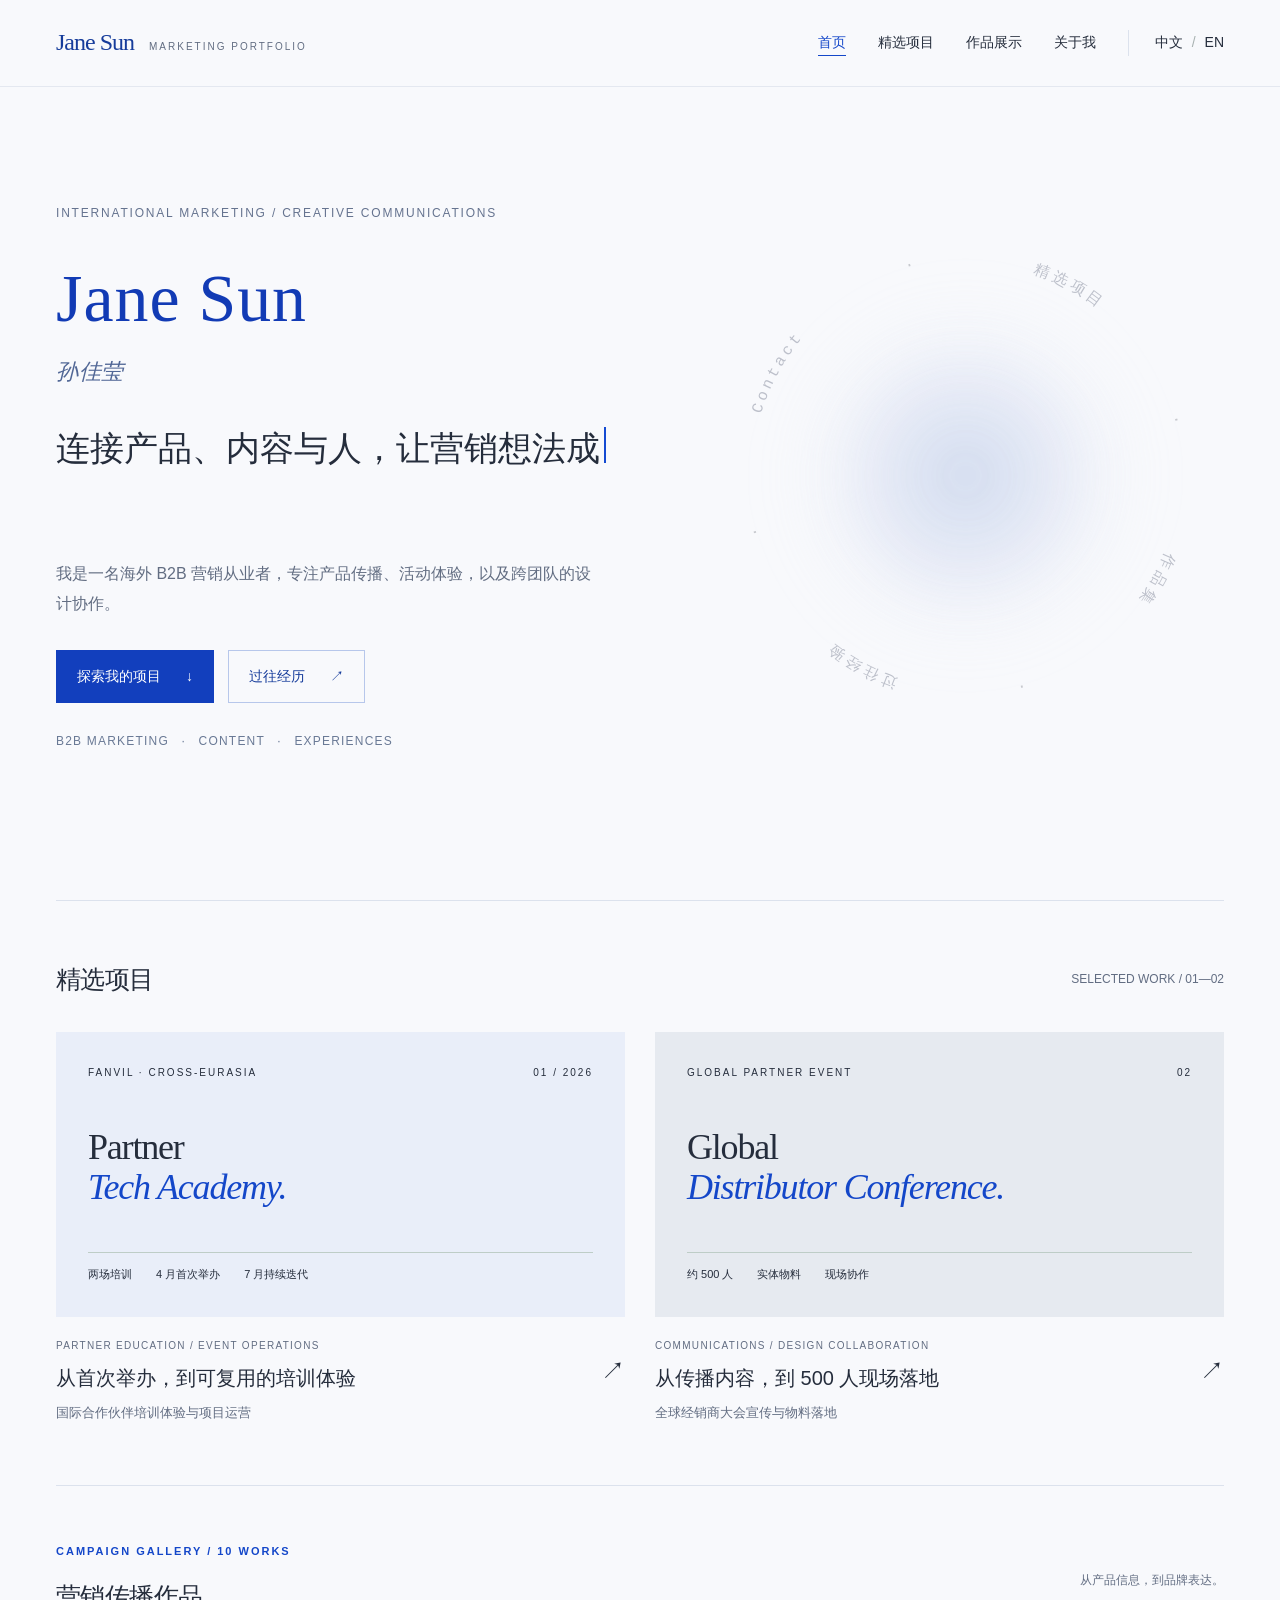
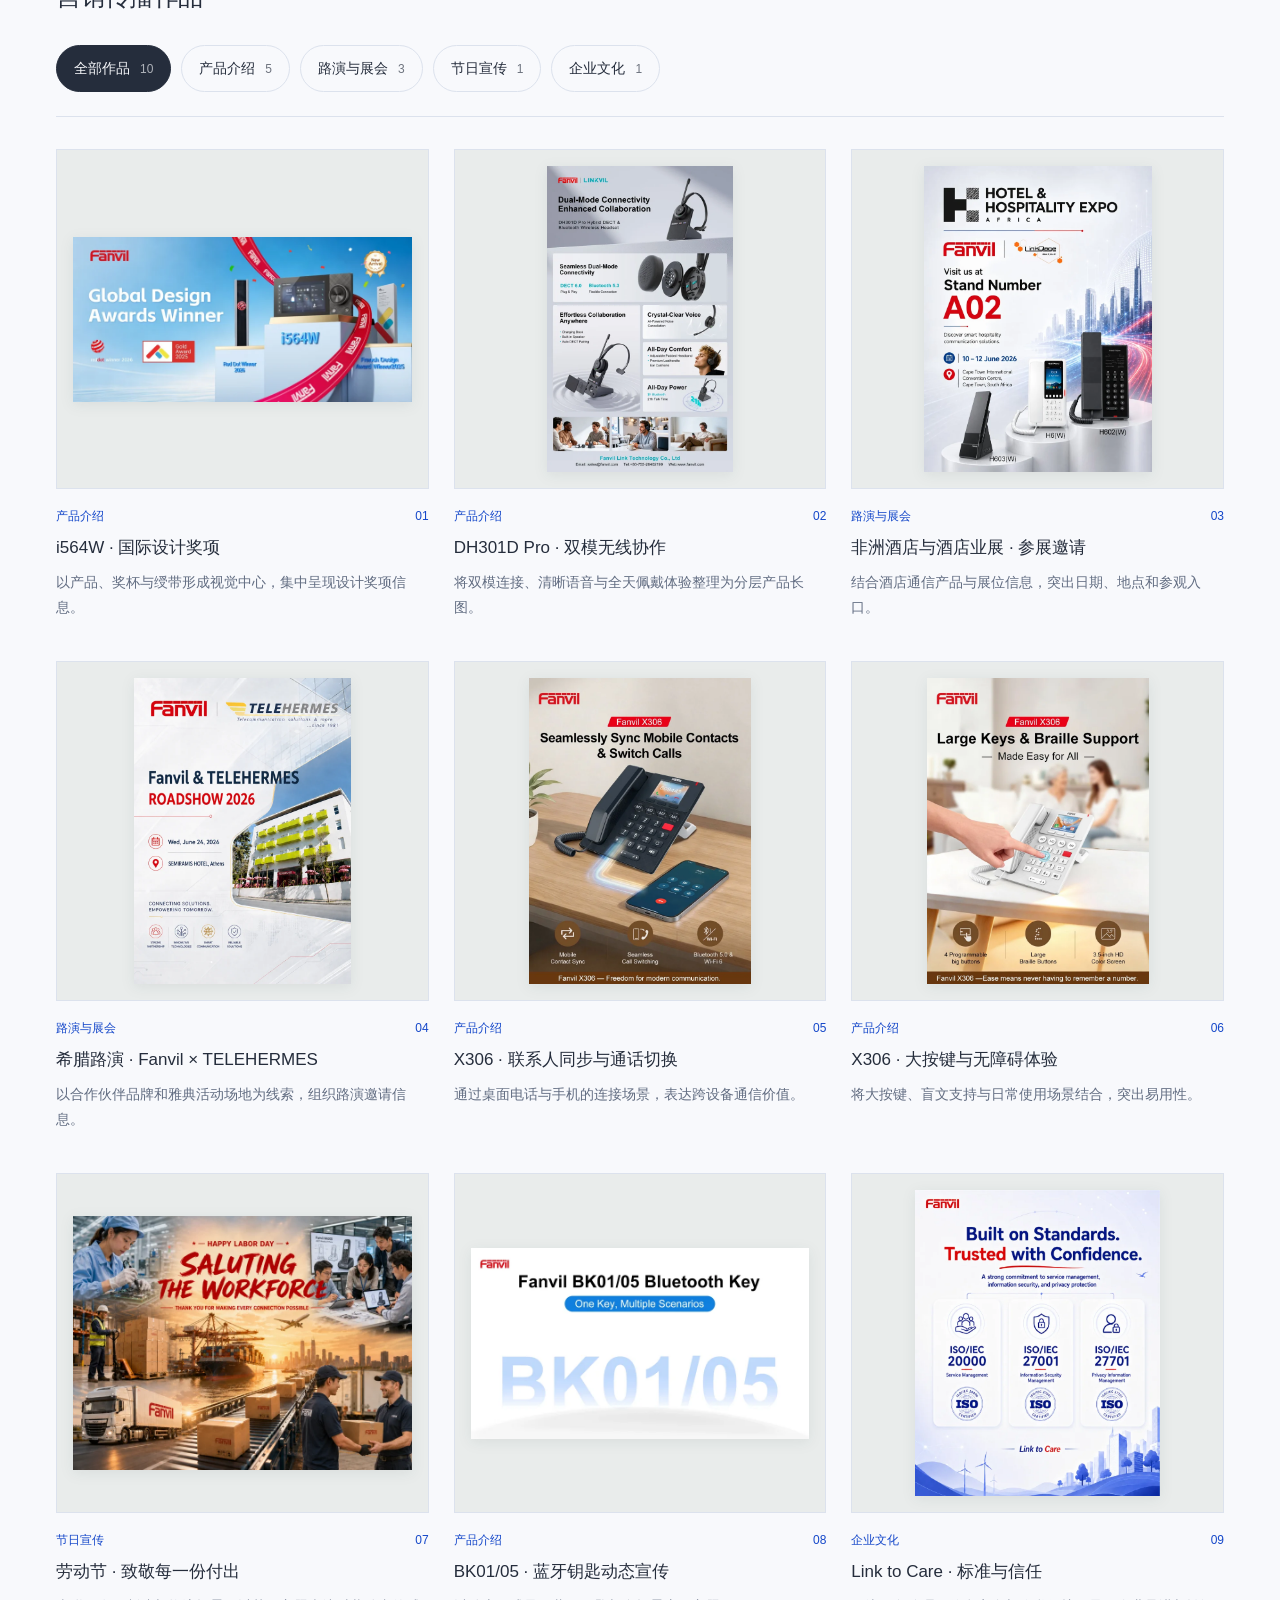
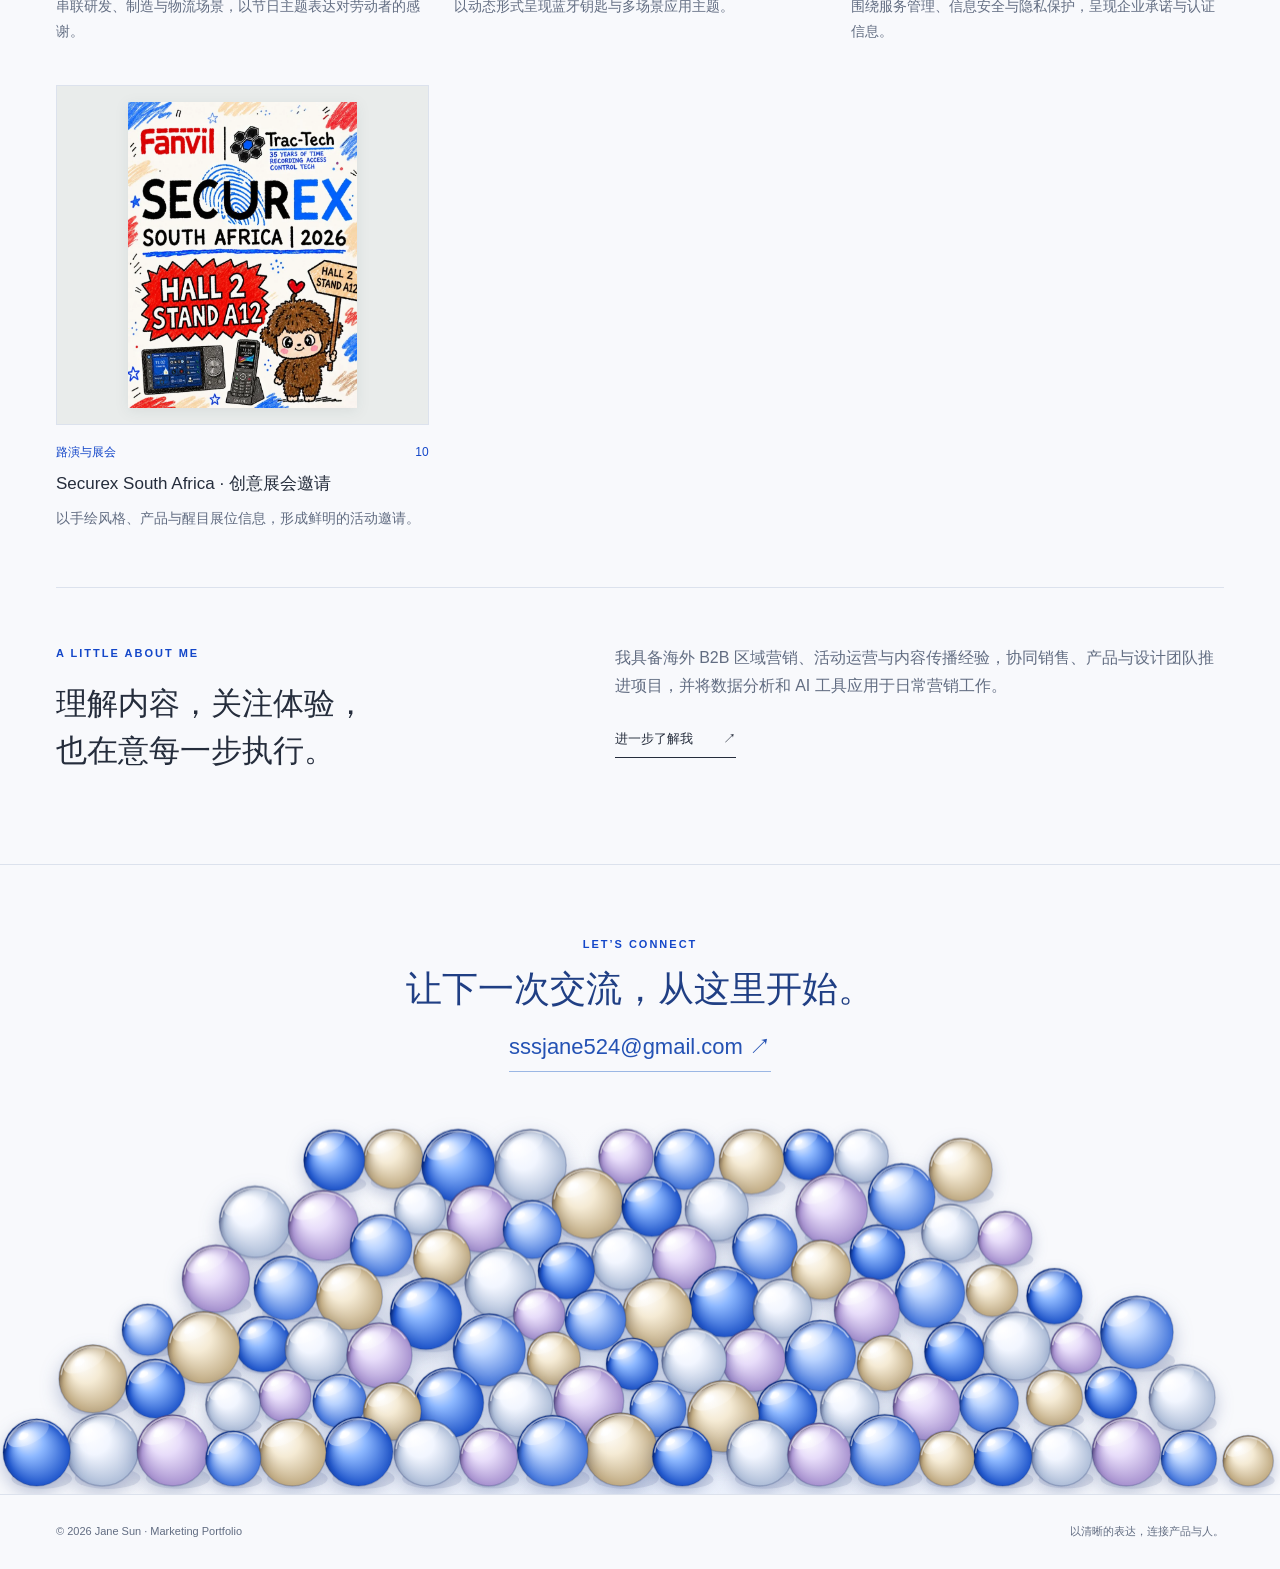
==== commit ea55d561: "Add fluid cursor trail and rotating home navigation" ====
--- a/index.html
+++ b/index.html
@@ -1,4 +1,12 @@
-<!doctype html><html lang="zh-CN"><head><meta charset="utf-8"><meta name="viewport" content="width=device-width,initial-scale=1"><title>Marketing Portfolio · 孙佳莹</title><meta name="description" content="孙佳莹的营销作品集：B2B 国际营销、活动项目与内容传播。"><link rel="alternate" hreflang="zh-CN" href="./zh/"><link rel="alternate" hreflang="en" href="./en/"><link rel="icon" href="data:image/svg+xml,%3Csvg xmlns='http://www.w3.org/2000/svg' viewBox='0 0 40 40'%3E%3Crect width='40' height='40' rx='6' fill='%23526f88'/%3E%3Ctext x='20' y='28' text-anchor='middle' font-family='Georgia' font-size='27' fill='%23f7f7f2'%3EJ%3C/text%3E%3C/svg%3E"><link rel="stylesheet" href="./assets/style.css"><link rel="stylesheet" href="./assets/gallery.css"><link rel="stylesheet" href="./assets/intro.css"><link rel="stylesheet" href="./assets/effects.css"><script src="./assets/intro.js" defer></script><script src="./assets/site.js" defer></script><script src="./assets/effects.js" defer></script></head><body><a class="skip" href="#main">跳至正文</a><header class="header"><div class="wrap nav"><a class="brand" href="./zh/">Jane Sun<small>MARKETING PORTFOLIO</small></a><nav class="nav-links" aria-label="主导航"><a href="./zh/" aria-current="page">首页</a><a href="./zh/#projects">精选项目</a><a href="./zh/#posters">作品展示</a><a href="./zh/about/" >关于我</a><div class="language"><b>中文</b><span>/</span><a class="language-switch" href="./en/" lang="en" aria-label="Switch to English">EN</a></div></nav></div></header><main class="wrap" id="main"><section class="intro-scene intro-home" aria-label="自我介绍"><div class="intro-copy"><p class="intro-kicker">INTERNATIONAL MARKETING / CREATIVE COMMUNICATIONS</p><h1>Jane Sun<span>孙佳莹</span></h1><div class="type-intro"><span class="sr-only">连接产品、内容与人，让营销想法成为真实体验。</span><span class="typed-copy" aria-hidden="true" data-text="连接产品、内容与人，让营销想法成为真实体验。">连接产品、内容与人，让营销想法成为真实体验。</span><span class="type-caret" aria-hidden="true"></span></div><p class="intro-detail">我是一名海外 B2B 营销从业者，专注产品传播、活动体验，以及跨团队的设计协作。</p><div class="intro-cta"><a class="intro-primary" href="./zh/#projects">探索我的项目 <span aria-hidden="true">↓</span></a><a href="./zh/about/#career">过往经历 <span aria-hidden="true">↗</span></a></div><p class="intro-footnote">B2B MARKETING <span>·</span> CONTENT <span>·</span> EXPERIENCES</p></div><div class="orb-scene"><div class="orb-drift"><div class="orb-aura" aria-hidden="true"></div><div class="orb-core" aria-hidden="true"><i></i><b></b></div><div class="orb-rotation" aria-hidden="true"><span class="orb-rotation-inner"></span><span class="orb-rotation-glint"></span></div><div class="orb-path" aria-hidden="true"></div><nav class="orb-nav" aria-label="探索作品集"><a class="orb-link orb-north" href="./zh/#projects"><span class="orb-index">01</span>精选项目<span class="orb-dot" aria-hidden="true"></span></a><a class="orb-link orb-east" href="./zh/#posters"><span class="orb-index">02</span>作品集<span class="orb-dot" aria-hidden="true"></span></a><a class="orb-link orb-south" href="./zh/about/#career"><span class="orb-index">03</span>过往经验<span class="orb-dot" aria-hidden="true"></span></a><a class="orb-link orb-west" href="#contact"><span class="orb-index">04</span>Contact<span class="orb-dot" aria-hidden="true"></span></a></nav><span class="orb-signature" aria-hidden="true">PRODUCTS · PEOPLE · POSSIBILITIES</span></div></div></section><section class="section" id="projects"><div class="section-heading"><h2>精选项目</h2><p>SELECTED WORK / 01—02</p></div><div class="project-grid"><a class="project" href="./zh/academy/"><div class="project-cover"><div class="cover-top"><span>FANVIL · CROSS-EURASIA</span><span>01 / 2026</span></div><div class="cover-title">Partner<br><i>Tech Academy.</i></div><div class="cover-bottom"><span>两场培训</span><span>4 月首次举办</span><span>7 月持续迭代</span></div></div><div class="project-info"><div class="type">PARTNER EDUCATION / EVENT OPERATIONS</div><span class="arrow" aria-hidden="true">↗</span><h3>从首次举办，到可复用的培训体验</h3><p>国际合作伙伴培训体验与项目运营</p></div></a><a class="project" href="./zh/conference/"><div class="project-cover"><div class="cover-top"><span>GLOBAL PARTNER EVENT</span><span>02</span></div><div class="cover-title">Global<br><i>Distributor Conference.</i></div><div class="cover-bottom"><span>约 500 人</span><span>实体物料</span><span>现场协作</span></div></div><div class="project-info"><div class="type">COMMUNICATIONS / DESIGN COLLABORATION</div><span class="arrow" aria-hidden="true">↗</span><h3>从传播内容，到 500 人现场落地</h3><p>全球经销商大会宣传与物料落地</p></div></a></div></section><section class="section poster-section" id="posters" aria-labelledby="posters-heading">
+<!doctype html><html lang="zh-CN"><head><meta charset="utf-8"><meta name="viewport" content="width=device-width,initial-scale=1"><title>Marketing Portfolio · 孙佳莹</title><meta name="description" content="孙佳莹的营销作品集：B2B 国际营销、活动项目与内容传播。"><link rel="alternate" hreflang="zh-CN" href="./zh/"><link rel="alternate" hreflang="en" href="./en/"><link rel="icon" href="data:image/svg+xml,%3Csvg xmlns='http://www.w3.org/2000/svg' viewBox='0 0 40 40'%3E%3Crect width='40' height='40' rx='6' fill='%23526f88'/%3E%3Ctext x='20' y='28' text-anchor='middle' font-family='Georgia' font-size='27' fill='%23f7f7f2'%3EJ%3C/text%3E%3C/svg%3E"><link rel="stylesheet" href="./assets/style.css"><link rel="stylesheet" href="./assets/gallery.css"><link rel="stylesheet" href="./assets/intro.css"><link rel="stylesheet" href="./assets/effects.css?v=20260925-fluid"><script src="./assets/intro.js?v=20260925-fluid" defer></script><script src="./assets/site.js" defer></script><script src="./assets/cursor-fluid.js?v=20260925-fluid" defer></script><script src="./assets/effects.js?v=20260925-fluid" defer></script></head><body><a class="skip" href="#main">跳至正文</a><header class="header"><div class="wrap nav"><a class="brand" href="./zh/">Jane Sun<small>MARKETING PORTFOLIO</small></a><nav class="nav-links" aria-label="主导航"><a href="./zh/" aria-current="page">首页</a><a href="./zh/#projects">精选项目</a><a href="./zh/#posters">作品展示</a><a href="./zh/about/" >关于我</a><div class="language"><b>中文</b><span>/</span><a class="language-switch" href="./en/" lang="en" aria-label="Switch to English">EN</a></div></nav></div></header><main class="wrap" id="main"><section class="intro-scene intro-home" aria-label="自我介绍"><div class="intro-copy"><p class="intro-kicker">INTERNATIONAL MARKETING / CREATIVE COMMUNICATIONS</p><h1>Jane Sun<span>孙佳莹</span></h1><div class="type-intro"><span class="sr-only">连接产品、内容与人，让营销想法成为真实体验。</span><span class="typed-copy" aria-hidden="true" data-text="连接产品、内容与人，让营销想法成为真实体验。">连接产品、内容与人，让营销想法成为真实体验。</span><span class="type-caret" aria-hidden="true"></span></div><p class="intro-detail">我是一名海外 B2B 营销从业者，专注产品传播、活动体验，以及跨团队的设计协作。</p><div class="intro-cta"><a class="intro-primary" href="./zh/#projects">探索我的项目 <span aria-hidden="true">↓</span></a><a href="./zh/about/#career">过往经历 <span aria-hidden="true">↗</span></a></div><p class="intro-footnote">B2B MARKETING <span>·</span> CONTENT <span>·</span> EXPERIENCES</p></div><div class="orb-scene orbit-scene"><div class="orb-drift">
+    <div class="orb-aura" aria-hidden="true"></div><div class="orb-core" aria-hidden="true"></div>
+    <nav class="orbit-navigation" aria-label="探索作品集">
+      <svg class="orbit-type" viewBox="0 0 600 600" xmlns="http://www.w3.org/2000/svg">
+        <defs><path id="home-orbit-path" d="M300 52 A248 248 0 1 1 300 548 A248 248 0 1 1 300 52"/></defs>
+        <a href="./zh/#projects" aria-label="精选项目" data-orbit-label="精选项目"><text><textPath href="#home-orbit-path" startOffset="8%" text-anchor="middle">精选项目</textPath></text></a><text class="orbit-separator" aria-hidden="true"><textPath href="#home-orbit-path" startOffset="20.5%">·</textPath></text><a href="./zh/#posters" aria-label="作品集" data-orbit-label="作品集"><text><textPath href="#home-orbit-path" startOffset="33%" text-anchor="middle">作品集</textPath></text></a><text class="orbit-separator" aria-hidden="true"><textPath href="#home-orbit-path" startOffset="45.5%">·</textPath></text><a href="./zh/about/#career" aria-label="过往经验" data-orbit-label="过往经验"><text><textPath href="#home-orbit-path" startOffset="58%" text-anchor="middle">过往经验</textPath></text></a><text class="orbit-separator" aria-hidden="true"><textPath href="#home-orbit-path" startOffset="70.5%">·</textPath></text><a href="#contact" aria-label="Contact" data-orbit-label="Contact"><text><textPath href="#home-orbit-path" startOffset="83%" text-anchor="middle">Contact</textPath></text></a><text class="orbit-separator" aria-hidden="true"><textPath href="#home-orbit-path" startOffset="95.5%">·</textPath></text>
+      </svg>
+    </nav><span class="orbit-selection" aria-hidden="true"></span>
+  </div></div></section><section class="section" id="projects"><div class="section-heading"><h2>精选项目</h2><p>SELECTED WORK / 01—02</p></div><div class="project-grid"><a class="project" href="./zh/academy/"><div class="project-cover"><div class="cover-top"><span>FANVIL · CROSS-EURASIA</span><span>01 / 2026</span></div><div class="cover-title">Partner<br><i>Tech Academy.</i></div><div class="cover-bottom"><span>两场培训</span><span>4 月首次举办</span><span>7 月持续迭代</span></div></div><div class="project-info"><div class="type">PARTNER EDUCATION / EVENT OPERATIONS</div><span class="arrow" aria-hidden="true">↗</span><h3>从首次举办，到可复用的培训体验</h3><p>国际合作伙伴培训体验与项目运营</p></div></a><a class="project" href="./zh/conference/"><div class="project-cover"><div class="cover-top"><span>GLOBAL PARTNER EVENT</span><span>02</span></div><div class="cover-title">Global<br><i>Distributor Conference.</i></div><div class="cover-bottom"><span>约 500 人</span><span>实体物料</span><span>现场协作</span></div></div><div class="project-info"><div class="type">COMMUNICATIONS / DESIGN COLLABORATION</div><span class="arrow" aria-hidden="true">↗</span><h3>从传播内容，到 500 人现场落地</h3><p>全球经销商大会宣传与物料落地</p></div></a></div></section><section class="section poster-section" id="posters" aria-labelledby="posters-heading">
  <div class="section-heading"><div><div class="eyebrow">CAMPAIGN GALLERY / 10 WORKS</div><h2 id="posters-heading">营销传播作品</h2></div><p>从产品信息，到品牌表达。</p></div>
  <div class="poster-filters" role="group" aria-label="按作品类型筛选" hidden>
  <button type="button" data-category="all" aria-pressed="true">全部作品<span>10</span></button>
--- a/assets/effects.css
+++ b/assets/effects.css
@@ -1,17 +1,33 @@
-/* Decorative motion is separate from content and never receives pointer events. */
-.cursor-light{position:fixed;inset:0;width:100%;height:100%;z-index:30;pointer-events:none;mix-blend-mode:multiply}
-.intro-home .orb-rotation{position:absolute;inset:9%;border-radius:50%;pointer-events:none;animation:orbit-turn 28s linear infinite}
-.intro-home .orb-rotation::before,.intro-home .orb-rotation-inner::before{content:"";position:absolute;inset:0;border-radius:50%;background:conic-gradient(from 18deg,transparent 0 10%,#7fa9eb99 15%,#d5e4fa55 25%,transparent 31% 49%,#5f8edf8c 57%,transparent 65% 82%,#9ec2f19e 90%,transparent 100%);-webkit-mask:radial-gradient(farthest-side,transparent calc(100% - 3px),#000 calc(100% - 2px));mask:radial-gradient(farthest-side,transparent calc(100% - 3px),#000 calc(100% - 2px));filter:drop-shadow(0 0 6px #8db6ed8c)}
-.intro-home .orb-rotation-inner{position:absolute;inset:13%;border-radius:50%;animation:orbit-turn 19s linear infinite reverse}
-.intro-home .orb-rotation-inner::before{background:conic-gradient(from 90deg,transparent 0 17%,#9ec3eea6 27%,transparent 37% 58%,#7da9e99c 72%,transparent 83% 100%);-webkit-mask:radial-gradient(farthest-side,transparent calc(100% - 2px),#000 calc(100% - 1px));mask:radial-gradient(farthest-side,transparent calc(100% - 2px),#000 calc(100% - 1px))}
-.intro-home .orb-rotation-glint{position:absolute;top:5.6%;left:72%;width:9px;height:9px;border-radius:50%;background:#d9eeff;box-shadow:0 0 10px 3px #a3c8f5,0 0 24px 8px #b7d5fa8c}
-@keyframes orbit-turn{to{transform:rotate(360deg)}}
-.contact-playground{position:relative;display:block;min-height:540px;margin-top:16px;overflow:hidden;isolation:isolate;text-align:center;padding:60px 25px 0}
-.contact-playground::before{content:"";position:absolute;inset:auto 5% 0;height:65%;background:radial-gradient(ellipse at 50% 100%,#ceddfa59,transparent 64%);pointer-events:none}
-.contact-content{position:relative;z-index:2;display:flex;align-items:center;flex-direction:column;gap:7px}
-.contact-content h2{margin:4px 0 7px;color:#203f84;font-family:Georgia,'Songti SC','SimSun',serif;font-size:clamp(24px,3vw,36px);line-height:1.3}
-.contact-content>a{display:inline-block;color:#2452b4;border-bottom:1px solid #9bb7e4;padding-bottom:4px;font-size:clamp(16px,1.8vw,22px);overflow-wrap:anywhere}
-.contact-content>a:hover{color:#0e3bb0}
-.contact-balls{position:absolute;inset:0;width:100%;height:100%;z-index:1;pointer-events:none}
-@media(max-width:540px){.contact-playground{min-height:450px;padding:46px 8px 0}.contact-content h2{font-size:25px}.intro-home .orb-rotation-glint{width:6px;height:6px}}
-@media(prefers-reduced-motion:reduce){.intro-home .orb-rotation,.intro-home .orb-rotation-inner{animation:none!important}.cursor-light{display:none!important}}
+/* Decorative motion is separate from content and never receives pointer events. */
+.cursor-light{position:fixed;inset:0;width:100%;height:100%;z-index:30;pointer-events:none;mix-blend-mode:multiply}
+/* A diffuse centre and a rotating typographic orbit, without visible rails. */
+.intro-home .orb-scene{max-width:610px}
+.intro-home .orb-drift{animation:orbit-drift 15s ease-in-out infinite}
+.intro-home .orb-aura{inset:13%;background:radial-gradient(circle,#b9c8e838 0%,#d3dbed1c 43%,transparent 71%);filter:blur(24px);animation:orbit-haze 9s ease-in-out infinite}
+.intro-home .orb-core{inset:24%;border-radius:50%;background:radial-gradient(circle,#8fa6d755 0%,#a9bae444 33%,#c3cdeb29 60%,transparent 77%);box-shadow:none;filter:blur(22px);animation:orbit-haze 9s ease-in-out infinite}
+.orbit-navigation,.orbit-type{position:absolute;inset:0;width:100%;height:100%;overflow:visible}
+.orbit-type{animation:orbit-text-turn 85s linear infinite;transform-origin:50% 50%}
+.orbit-type text{font:18px 'Courier New',monospace;letter-spacing:4px;fill:#969baa;transition:fill .25s,opacity .25s}
+.orbit-type a{opacity:.6;transition:opacity .25s;cursor:pointer}
+.orbit-type a:hover,.orbit-type a:focus-visible{opacity:1;outline:none}
+.orbit-type a:hover text,.orbit-type a:focus-visible text{fill:#1949c8}
+.orbit-type a:focus-visible text{paint-order:stroke;stroke:#bdccf5;stroke-width:6px;stroke-linejoin:round}
+.orbit-type .orbit-separator{fill:#a7aab1;opacity:.6;pointer-events:none}
+.orbit-navigation:focus-within .orbit-type{animation-play-state:paused}
+.orbit-selection{position:absolute;inset:42% 15%;display:grid;place-items:center;text-align:center;font:italic 27px Georgia,'Songti SC','SimSun',serif;color:#1645bd;pointer-events:none;opacity:0;transition:opacity .25s}
+.orbit-selection.is-active{opacity:1}
+@keyframes orbit-text-turn{from{transform:rotate(-25deg)}to{transform:rotate(335deg)}}
+@keyframes orbit-haze{0%,100%{scale:.95;opacity:.7}50%{scale:1.08;opacity:1}}
+@keyframes orbit-drift{0%,100%{translate:0 6px}50%{translate:0 -9px}}
+@media(max-width:540px){.orbit-type text{font-size:24px;letter-spacing:4px}.orbit-selection{font-size:23px}.intro-home .orb-core{filter:blur(15px)}}
+@media(prefers-reduced-motion:reduce){.orbit-type{animation:none}.intro-home .orb-drift,.intro-home .orb-aura,.intro-home .orb-core{animation:none!important}}
+.contact-playground{position:relative;left:50%;display:block;width:100vw;max-width:none;min-height:630px;margin-top:16px;margin-left:-50vw;overflow:hidden;isolation:isolate;text-align:center;padding:70px 25px 0}
+.contact-playground::before{content:"";position:absolute;inset:auto 5% 0;height:65%;background:radial-gradient(ellipse at 50% 100%,#ceddfa59,transparent 64%);pointer-events:none}
+.contact-content{position:relative;z-index:2;display:flex;align-items:center;flex-direction:column;gap:7px}
+.contact-content h2{margin:4px 0 7px;color:#203f84;font-family:Georgia,'Songti SC','SimSun',serif;font-size:clamp(24px,3vw,36px);line-height:1.3}
+.contact-content>a{display:inline-block;color:#2452b4;border-bottom:1px solid #9bb7e4;padding-bottom:4px;font-size:clamp(16px,1.8vw,22px);overflow-wrap:anywhere}
+.contact-content>a:hover{color:#0e3bb0}
+.contact-balls{position:absolute;inset:0;width:100%;height:100%;z-index:1;pointer-events:none}
+@media(max-width:540px){.contact-playground{min-height:520px;padding:46px 8px 0}.contact-content h2{font-size:25px}}
+body{overflow-x:clip}
+@media(prefers-reduced-motion:reduce){.cursor-light{display:none!important}}
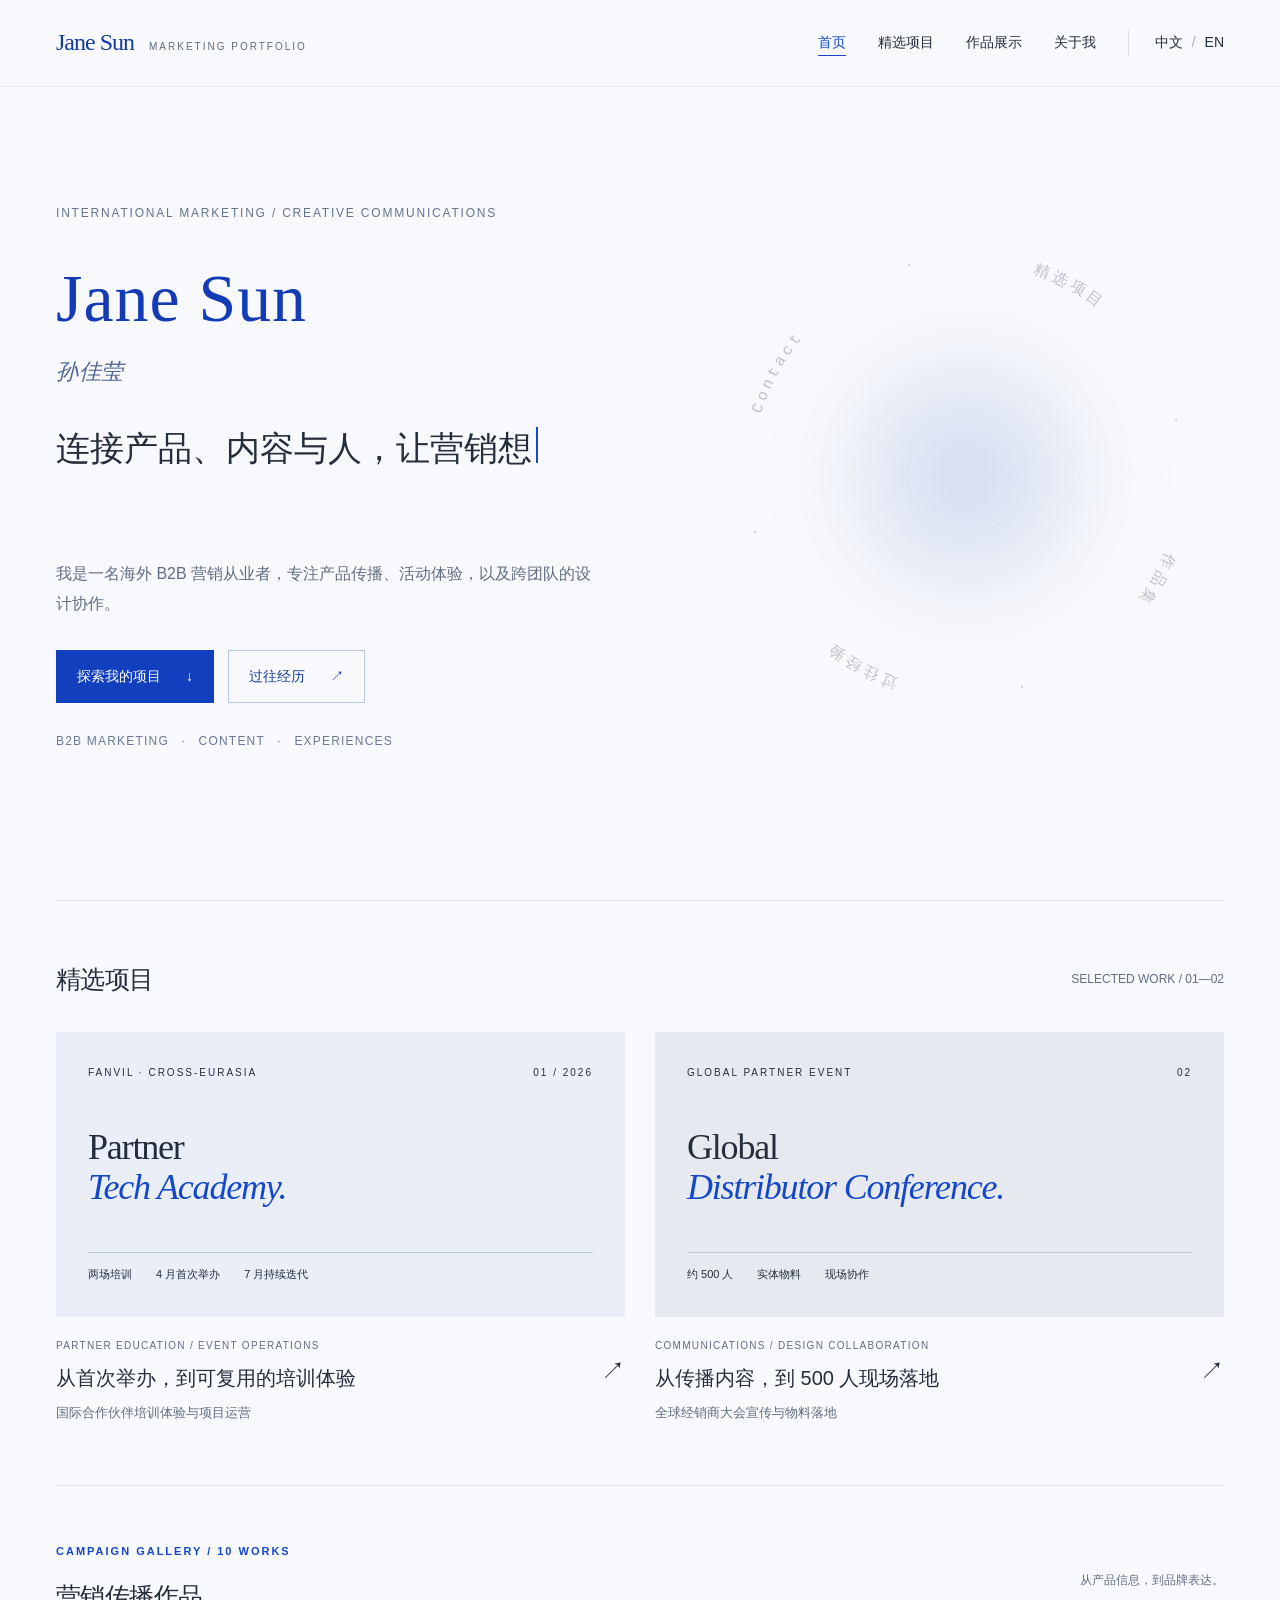
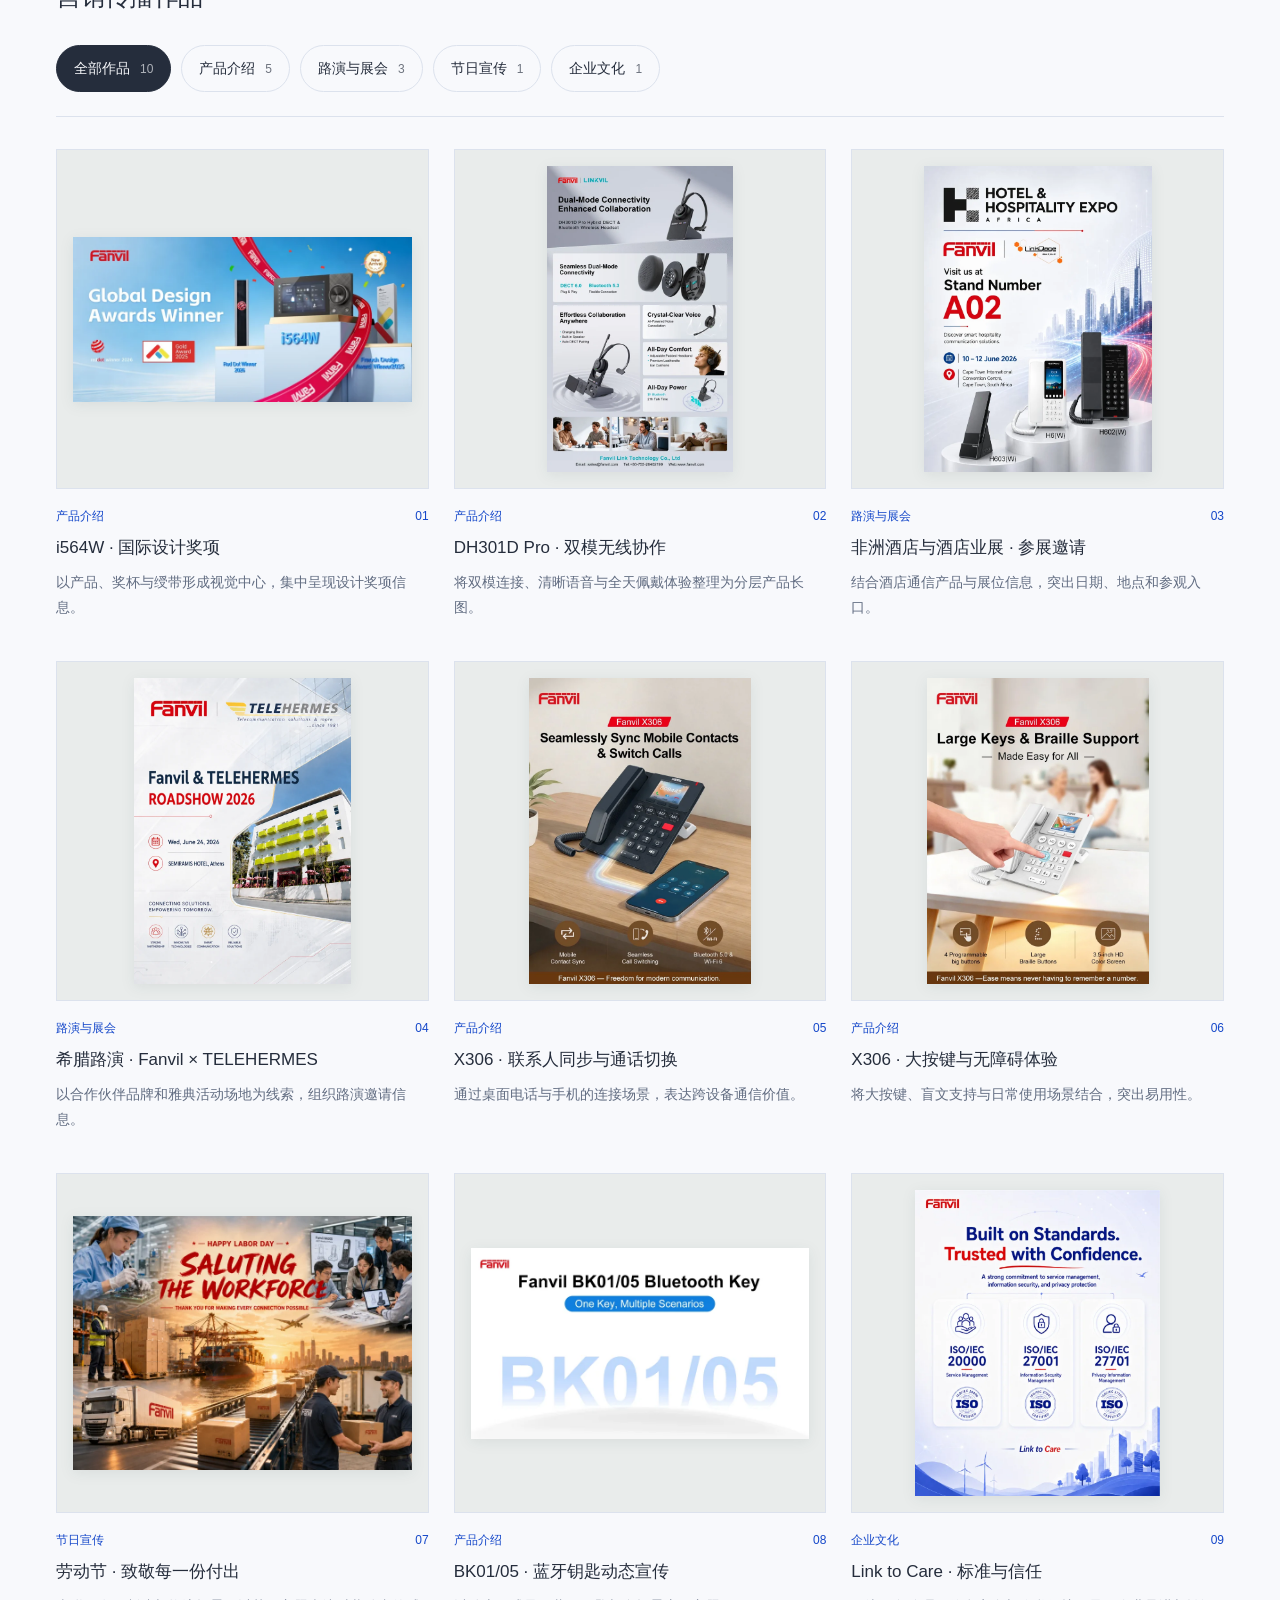
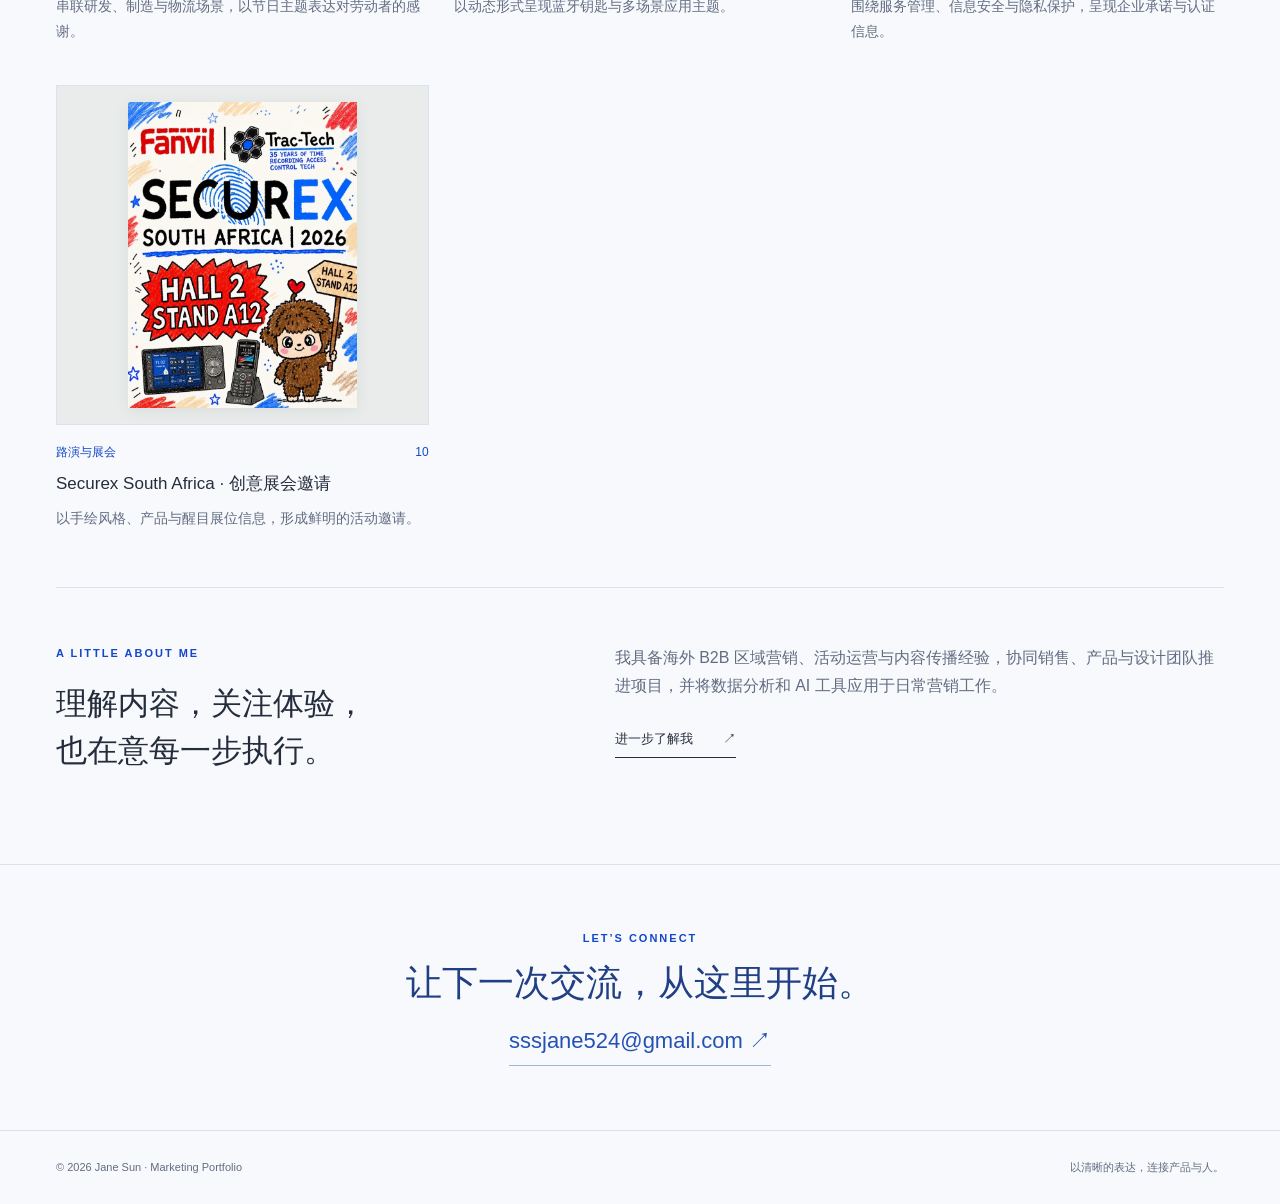
==== commit 7a188258: "Simplify cursor trail and remove contact balls" ====
--- a/index.html
+++ b/index.html
@@ -1,4 +1,4 @@
-<!doctype html><html lang="zh-CN"><head><meta charset="utf-8"><meta name="viewport" content="width=device-width,initial-scale=1"><title>Marketing Portfolio · 孙佳莹</title><meta name="description" content="孙佳莹的营销作品集：B2B 国际营销、活动项目与内容传播。"><link rel="alternate" hreflang="zh-CN" href="./zh/"><link rel="alternate" hreflang="en" href="./en/"><link rel="icon" href="data:image/svg+xml,%3Csvg xmlns='http://www.w3.org/2000/svg' viewBox='0 0 40 40'%3E%3Crect width='40' height='40' rx='6' fill='%23526f88'/%3E%3Ctext x='20' y='28' text-anchor='middle' font-family='Georgia' font-size='27' fill='%23f7f7f2'%3EJ%3C/text%3E%3C/svg%3E"><link rel="stylesheet" href="./assets/style.css"><link rel="stylesheet" href="./assets/gallery.css"><link rel="stylesheet" href="./assets/intro.css"><link rel="stylesheet" href="./assets/effects.css?v=20260925-fluid"><script src="./assets/intro.js?v=20260925-fluid" defer></script><script src="./assets/site.js" defer></script><script src="./assets/cursor-fluid.js?v=20260925-fluid" defer></script><script src="./assets/effects.js?v=20260925-fluid" defer></script></head><body><a class="skip" href="#main">跳至正文</a><header class="header"><div class="wrap nav"><a class="brand" href="./zh/">Jane Sun<small>MARKETING PORTFOLIO</small></a><nav class="nav-links" aria-label="主导航"><a href="./zh/" aria-current="page">首页</a><a href="./zh/#projects">精选项目</a><a href="./zh/#posters">作品展示</a><a href="./zh/about/" >关于我</a><div class="language"><b>中文</b><span>/</span><a class="language-switch" href="./en/" lang="en" aria-label="Switch to English">EN</a></div></nav></div></header><main class="wrap" id="main"><section class="intro-scene intro-home" aria-label="自我介绍"><div class="intro-copy"><p class="intro-kicker">INTERNATIONAL MARKETING / CREATIVE COMMUNICATIONS</p><h1>Jane Sun<span>孙佳莹</span></h1><div class="type-intro"><span class="sr-only">连接产品、内容与人，让营销想法成为真实体验。</span><span class="typed-copy" aria-hidden="true" data-text="连接产品、内容与人，让营销想法成为真实体验。">连接产品、内容与人，让营销想法成为真实体验。</span><span class="type-caret" aria-hidden="true"></span></div><p class="intro-detail">我是一名海外 B2B 营销从业者，专注产品传播、活动体验，以及跨团队的设计协作。</p><div class="intro-cta"><a class="intro-primary" href="./zh/#projects">探索我的项目 <span aria-hidden="true">↓</span></a><a href="./zh/about/#career">过往经历 <span aria-hidden="true">↗</span></a></div><p class="intro-footnote">B2B MARKETING <span>·</span> CONTENT <span>·</span> EXPERIENCES</p></div><div class="orb-scene orbit-scene"><div class="orb-drift">
+<!doctype html><html lang="zh-CN"><head><meta charset="utf-8"><meta name="viewport" content="width=device-width,initial-scale=1"><title>Marketing Portfolio · 孙佳莹</title><meta name="description" content="孙佳莹的营销作品集：B2B 国际营销、活动项目与内容传播。"><link rel="alternate" hreflang="zh-CN" href="./zh/"><link rel="alternate" hreflang="en" href="./en/"><link rel="icon" href="data:image/svg+xml,%3Csvg xmlns='http://www.w3.org/2000/svg' viewBox='0 0 40 40'%3E%3Crect width='40' height='40' rx='6' fill='%23526f88'/%3E%3Ctext x='20' y='28' text-anchor='middle' font-family='Georgia' font-size='27' fill='%23f7f7f2'%3EJ%3C/text%3E%3C/svg%3E"><link rel="stylesheet" href="./assets/style.css"><link rel="stylesheet" href="./assets/gallery.css"><link rel="stylesheet" href="./assets/intro.css"><link rel="stylesheet" href="./assets/effects.css?v=20260926-light"><script src="./assets/intro.js?v=20260926-light" defer></script><script src="./assets/site.js" defer></script><script src="./assets/cursor-fluid.js?v=20260926-light" defer></script></head><body><a class="skip" href="#main">跳至正文</a><header class="header"><div class="wrap nav"><a class="brand" href="./zh/">Jane Sun<small>MARKETING PORTFOLIO</small></a><nav class="nav-links" aria-label="主导航"><a href="./zh/" aria-current="page">首页</a><a href="./zh/#projects">精选项目</a><a href="./zh/#posters">作品展示</a><a href="./zh/about/" >关于我</a><div class="language"><b>中文</b><span>/</span><a class="language-switch" href="./en/" lang="en" aria-label="Switch to English">EN</a></div></nav></div></header><main class="wrap" id="main"><section class="intro-scene intro-home" aria-label="自我介绍"><div class="intro-copy"><p class="intro-kicker">INTERNATIONAL MARKETING / CREATIVE COMMUNICATIONS</p><h1>Jane Sun<span>孙佳莹</span></h1><div class="type-intro"><span class="sr-only">连接产品、内容与人，让营销想法成为真实体验。</span><span class="typed-copy" aria-hidden="true" data-text="连接产品、内容与人，让营销想法成为真实体验。">连接产品、内容与人，让营销想法成为真实体验。</span><span class="type-caret" aria-hidden="true"></span></div><p class="intro-detail">我是一名海外 B2B 营销从业者，专注产品传播、活动体验，以及跨团队的设计协作。</p><div class="intro-cta"><a class="intro-primary" href="./zh/#projects">探索我的项目 <span aria-hidden="true">↓</span></a><a href="./zh/about/#career">过往经历 <span aria-hidden="true">↗</span></a></div><p class="intro-footnote">B2B MARKETING <span>·</span> CONTENT <span>·</span> EXPERIENCES</p></div><div class="orb-scene orbit-scene"><div class="orb-drift">
     <div class="orb-aura" aria-hidden="true"></div><div class="orb-core" aria-hidden="true"></div>
     <nav class="orbit-navigation" aria-label="探索作品集">
       <svg class="orbit-type" viewBox="0 0 600 600" xmlns="http://www.w3.org/2000/svg">
@@ -64,7 +64,7 @@
  <span class="poster-open" aria-hidden="true">放大查看 ↗</span></button>
  <div class="poster-meta"><span>路演与展会</span><span>10</span></div>
  <h3>Securex South Africa · 创意展会邀请</h3><p>以手绘风格、产品与醒目展位信息，形成鲜明的活动邀请。</p></article></div>
- </section><aside class="preview-note">素材预留 · 仅预览可见：EDM 营销</aside><section class="section about-teaser"><div><div class="eyebrow">A LITTLE ABOUT ME</div><h2>理解内容，关注体验，<br>也在意每一步执行。</h2></div><div><p>我具备海外 B2B 区域营销、活动运营与内容传播经验，协同销售、产品与设计团队推进项目，并将数据分析和 AI 工具应用于日常营销工作。</p><a class="text-link" href="./zh/about/">进一步了解我<span aria-hidden="true">↗</span></a></div></section><section class="section intro-contact contact-playground" id="contact"><canvas class="contact-balls" aria-hidden="true"></canvas><div class="contact-content"><div class="eyebrow">LET’S CONNECT</div><h2>让下一次交流，从这里开始。</h2><a href="mailto:sssjane524@gmail.com">sssjane524@gmail.com <span aria-hidden="true">↗</span></a></div></section></main><footer class="footer"><div class="wrap"><span>© 2026 Jane Sun · Marketing Portfolio</span><span>以清晰的表达，连接产品与人。</span></div></footer><dialog id="lightbox" aria-labelledby="viewer-title">
+ </section><aside class="preview-note">素材预留 · 仅预览可见：EDM 营销</aside><section class="section about-teaser"><div><div class="eyebrow">A LITTLE ABOUT ME</div><h2>理解内容，关注体验，<br>也在意每一步执行。</h2></div><div><p>我具备海外 B2B 区域营销、活动运营与内容传播经验，协同销售、产品与设计团队推进项目，并将数据分析和 AI 工具应用于日常营销工作。</p><a class="text-link" href="./zh/about/">进一步了解我<span aria-hidden="true">↗</span></a></div></section><section class="section intro-contact contact-playground" id="contact"><div class="contact-content"><div class="eyebrow">LET’S CONNECT</div><h2>让下一次交流，从这里开始。</h2><a href="mailto:sssjane524@gmail.com">sssjane524@gmail.com <span aria-hidden="true">↗</span></a></div></section></main><footer class="footer"><div class="wrap"><span>© 2026 Jane Sun · Marketing Portfolio</span><span>以清晰的表达，连接产品与人。</span></div></footer><dialog id="lightbox" aria-labelledby="viewer-title">
  <div class="viewer-header"><div><span class="eyebrow">作品预览</span><h2 id="viewer-title"></h2></div><button type="button" class="viewer-close" aria-label="关闭图片">✕</button></div>
  <div class="viewer-stage"><img alt=""></div>
  <div class="viewer-toolbar"><div class="viewer-paging"><button type="button" class="viewer-prev" aria-label="上一张作品">←</button><span class="viewer-count" aria-live="polite"></span><button type="button" class="viewer-next" aria-label="下一张作品">→</button></div><div class="viewer-actions"><button type="button" class="viewer-detail" aria-pressed="false">查看细节</button><button type="button" class="viewer-motion" hidden>播放动图</button></div></div>
--- a/assets/effects.css
+++ b/assets/effects.css
@@ -21,13 +21,11 @@
 @keyframes orbit-drift{0%,100%{translate:0 6px}50%{translate:0 -9px}}
 @media(max-width:540px){.orbit-type text{font-size:24px;letter-spacing:4px}.orbit-selection{font-size:23px}.intro-home .orb-core{filter:blur(15px)}}
 @media(prefers-reduced-motion:reduce){.orbit-type{animation:none}.intro-home .orb-drift,.intro-home .orb-aura,.intro-home .orb-core{animation:none!important}}
-.contact-playground{position:relative;left:50%;display:block;width:100vw;max-width:none;min-height:630px;margin-top:16px;margin-left:-50vw;overflow:hidden;isolation:isolate;text-align:center;padding:70px 25px 0}
-.contact-playground::before{content:"";position:absolute;inset:auto 5% 0;height:65%;background:radial-gradient(ellipse at 50% 100%,#ceddfa59,transparent 64%);pointer-events:none}
+.contact-playground{position:relative;left:50%;display:block;width:100vw;max-width:none;margin-top:16px;margin-left:-50vw;overflow:hidden;isolation:isolate;text-align:center;padding:64px 25px}
 .contact-content{position:relative;z-index:2;display:flex;align-items:center;flex-direction:column;gap:7px}
 .contact-content h2{margin:4px 0 7px;color:#203f84;font-family:Georgia,'Songti SC','SimSun',serif;font-size:clamp(24px,3vw,36px);line-height:1.3}
 .contact-content>a{display:inline-block;color:#2452b4;border-bottom:1px solid #9bb7e4;padding-bottom:4px;font-size:clamp(16px,1.8vw,22px);overflow-wrap:anywhere}
 .contact-content>a:hover{color:#0e3bb0}
-.contact-balls{position:absolute;inset:0;width:100%;height:100%;z-index:1;pointer-events:none}
-@media(max-width:540px){.contact-playground{min-height:520px;padding:46px 8px 0}.contact-content h2{font-size:25px}}
+@media(max-width:540px){.contact-playground{padding:46px 16px}.contact-content h2{font-size:25px}}
 body{overflow-x:clip}
 @media(prefers-reduced-motion:reduce){.cursor-light{display:none!important}}
